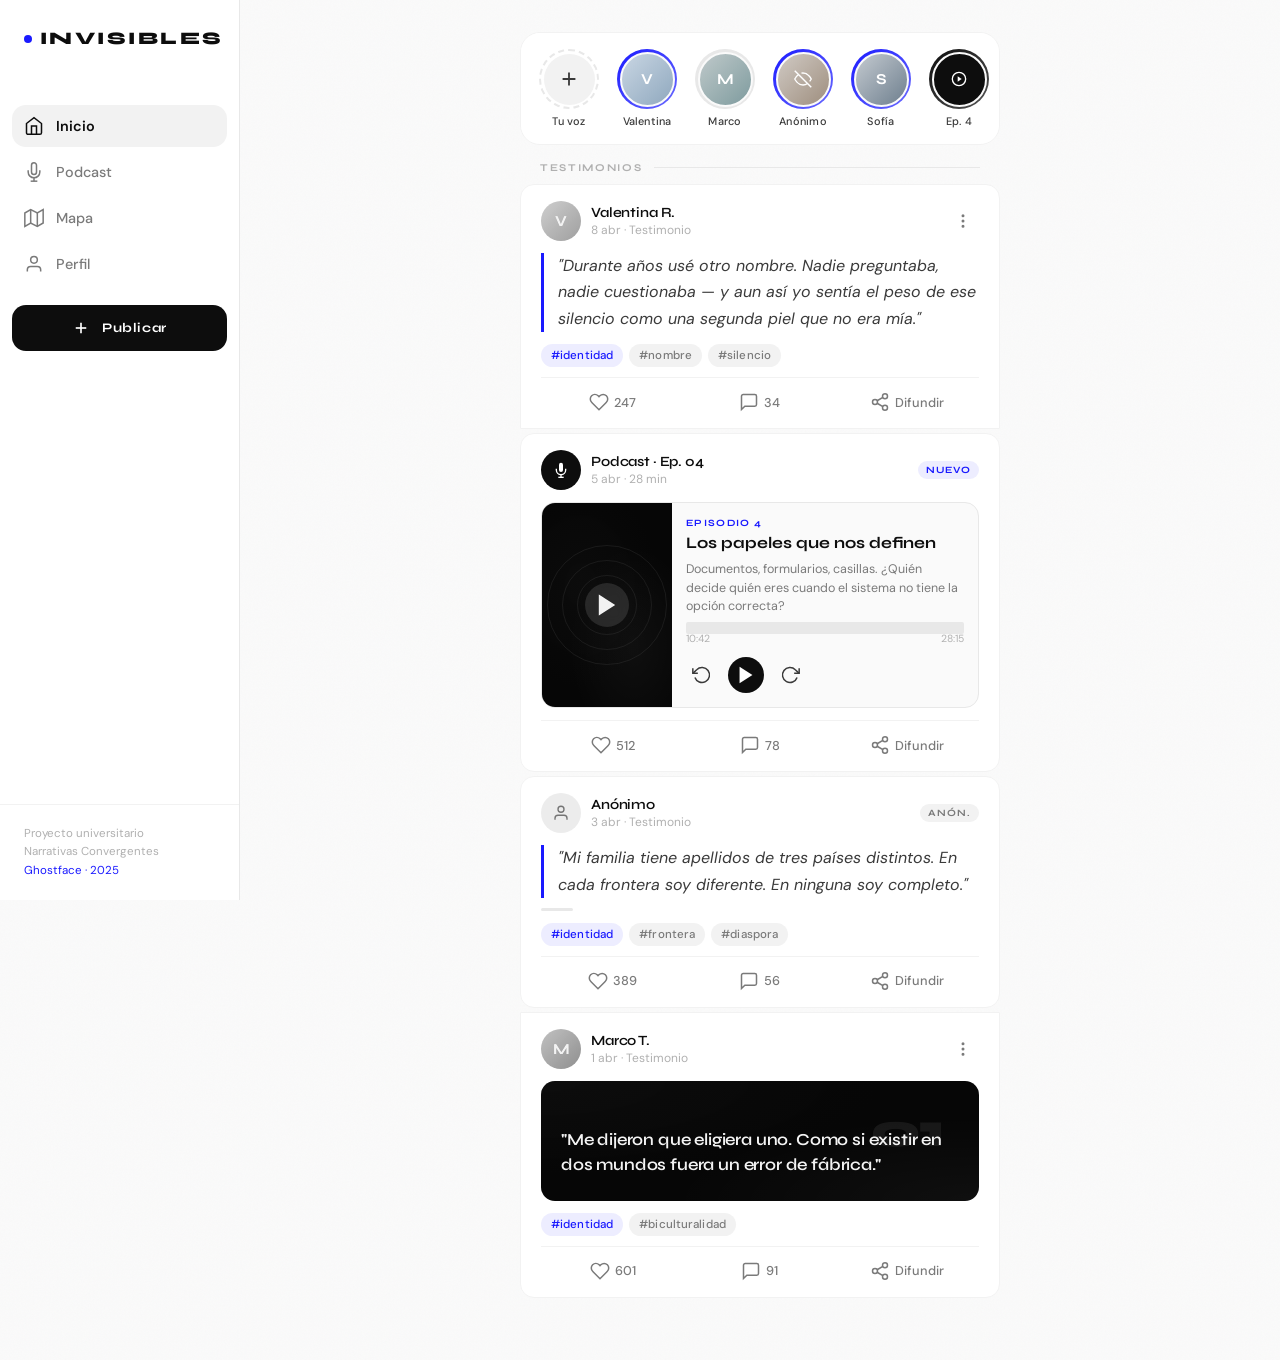
==== index.html @ 82356f75 "Add files via upload" ====
<!DOCTYPE html>
<html lang="es">
<head>
  <meta charset="UTF-8" />
  <meta name="viewport" content="width=device-width, initial-scale=1.0" />
  <title>Invisibles — El valor de la identidad</title>
  <link rel="stylesheet" href="style.css" />
  <link rel="preconnect" href="https://fonts.googleapis.com" />
  <link rel="preconnect" href="https://fonts.gstatic.com" crossorigin />
  <link href="https://fonts.googleapis.com/css2?family=Syne:wght@400;600;700;800&family=DM+Sans:ital,opsz,wght@0,9..40,300;0,9..40,400;0,9..40,500;1,9..40,300&display=swap" rel="stylesheet" />
</head>
<body>

  <!-- ░░ TOP NAV ░░ -->
  <header class="top-nav">
    <div class="top-nav__inner">
      <span class="top-nav__logo">
        <span class="logo-dot"></span>
        INVISIBLES
      </span>
      <button class="top-nav__action" aria-label="Buscar">
        <svg width="20" height="20" fill="none" stroke="currentColor" stroke-width="1.8" viewBox="0 0 24 24">
          <circle cx="11" cy="11" r="8"/><path d="m21 21-4.35-4.35"/>
        </svg>
      </button>
    </div>
  </header>

  <!-- ░░ SITE CONTENT WRAPPER (desktop layout) ░░ -->
  <div class="site-content">

  <!-- ░░ STORY STRIP ░░ -->
  <section class="stories" aria-label="Testimonios destacados">
    <div class="stories__track">

      <button class="story story--add" aria-label="Añadir historia">
        <div class="story__ring story__ring--dashed">
          <div class="story__avatar story__avatar--add">
            <svg width="22" height="22" fill="none" stroke="currentColor" stroke-width="2" viewBox="0 0 24 24">
              <path d="M12 5v14M5 12h14"/>
            </svg>
          </div>
        </div>
        <span class="story__label">Tu voz</span>
      </button>

      <button class="story" data-story="valentina" aria-label="Historia de Valentina">
        <div class="story__ring">
          <div class="story__avatar" style="background:linear-gradient(135deg,#c9d6e3,#8fa8be)">
            <span>V</span>
          </div>
        </div>
        <span class="story__label">Valentina</span>
      </button>

      <button class="story" data-story="marco" aria-label="Historia de Marco">
        <div class="story__ring story__ring--seen">
          <div class="story__avatar" style="background:linear-gradient(135deg,#bfc9ca,#7e9b9e)">
            <span>M</span>
          </div>
        </div>
        <span class="story__label">Marco</span>
      </button>

      <button class="story" data-story="anonimo" aria-label="Historia de Anónimo">
        <div class="story__ring">
          <div class="story__avatar" style="background:linear-gradient(135deg,#d0cac4,#9e8e7e)">
            <svg width="18" height="18" fill="none" stroke="currentColor" stroke-width="1.8" viewBox="0 0 24 24">
              <path d="M17.94 17.94A10.07 10.07 0 0112 20c-7 0-11-8-11-8a18.45 18.45 0 015.06-5.94"/><path d="M9.9 4.24A9.12 9.12 0 0112 4c7 0 11 8 11 8a18.5 18.5 0 01-2.16 3.19"/><line x1="1" y1="1" x2="23" y2="23"/>
            </svg>
          </div>
        </div>
        <span class="story__label">Anónimo</span>
      </button>

      <button class="story" data-story="sofia" aria-label="Historia de Sofía">
        <div class="story__ring">
          <div class="story__avatar" style="background:linear-gradient(135deg,#c4cad0,#6e7f8e)">
            <span>S</span>
          </div>
        </div>
        <span class="story__label">Sofía</span>
      </button>

      <button class="story" data-story="ep4" aria-label="Episodio 4">
        <div class="story__ring story__ring--podcast">
          <div class="story__avatar" style="background:var(--ink)">
            <svg width="16" height="16" fill="none" stroke="white" stroke-width="2" viewBox="0 0 24 24">
              <circle cx="12" cy="12" r="10"/><polygon points="10 8 16 12 10 16 10 8" fill="white" stroke="none"/>
            </svg>
          </div>
        </div>
        <span class="story__label">Ep. 4</span>
      </button>

    </div>
  </section>

  <!-- ░░ SECTION LABEL ░░ -->
  <div class="feed-label section-home">
    <span>TESTIMONIOS</span>
    <div class="feed-label__line"></div>
  </div>

  <!-- ░░ FEED — INICIO ░░ -->
  <main class="feed section-home" id="feed">

    <!-- POST 1 — Testimonio escrito -->
    <article class="post post--testimony" data-type="testimony" tabindex="0">
      <div class="post__header">
        <div class="post__avatar-wrap">
          <div class="post__avatar" style="background:linear-gradient(135deg,#c9d6e3,#8fa8be)">V</div>
        </div>
        <div class="post__meta">
          <p class="post__author">Valentina R.</p>
          <p class="post__date">8 abr · Testimonio</p>
        </div>
        <button class="post__more" aria-label="Más opciones">
          <svg width="18" height="18" fill="none" stroke="currentColor" stroke-width="2" viewBox="0 0 24 24">
            <circle cx="12" cy="5" r="1" fill="currentColor"/><circle cx="12" cy="12" r="1" fill="currentColor"/><circle cx="12" cy="19" r="1" fill="currentColor"/>
          </svg>
        </button>
      </div>

      <div class="post__body">
        <p class="post__text">
          "Durante años usé otro nombre. Nadie preguntaba, nadie cuestionaba — y aun así yo sentía el peso de ese silencio como una segunda piel que no era mía."
        </p>
      </div>

      <div class="post__tag-row">
        <span class="tag tag--identity">#identidad</span>
        <span class="tag">#nombre</span>
        <span class="tag">#silencio</span>
      </div>

      <div class="post__actions">
        <button class="action-btn" aria-label="Resonar">
          <svg width="20" height="20" fill="none" stroke="currentColor" stroke-width="1.8" viewBox="0 0 24 24">
            <path d="M20.84 4.61a5.5 5.5 0 00-7.78 0L12 5.67l-1.06-1.06a5.5 5.5 0 00-7.78 7.78l1.06 1.06L12 21.23l7.78-7.78 1.06-1.06a5.5 5.5 0 000-7.78z"/>
          </svg>
          <span>247</span>
        </button>
        <button class="action-btn" aria-label="Comentar">
          <svg width="20" height="20" fill="none" stroke="currentColor" stroke-width="1.8" viewBox="0 0 24 24">
            <path d="M21 15a2 2 0 01-2 2H7l-4 4V5a2 2 0 012-2h14a2 2 0 012 2z"/>
          </svg>
          <span>34</span>
        </button>
        <button class="action-btn" aria-label="Compartir">
          <svg width="20" height="20" fill="none" stroke="currentColor" stroke-width="1.8" viewBox="0 0 24 24">
            <circle cx="18" cy="5" r="3"/><circle cx="6" cy="12" r="3"/><circle cx="18" cy="19" r="3"/>
            <line x1="8.59" y1="13.51" x2="15.42" y2="17.49"/><line x1="15.41" y1="6.51" x2="8.59" y2="10.49"/>
          </svg>
          <span>Difundir</span>
        </button>
      </div>
    </article>

    <!-- POST 2 — Episodio Podcast -->
    <article class="post post--podcast" data-type="podcast" tabindex="0">
      <div class="post__header">
        <div class="post__avatar-wrap">
          <div class="post__avatar post__avatar--podcast" style="background:var(--ink)">
            <svg width="16" height="16" fill="none" stroke="white" stroke-width="2" viewBox="0 0 24 24">
              <path d="M12 1a3 3 0 00-3 3v8a3 3 0 006 0V4a3 3 0 00-3-3z" fill="white" stroke="none"/><path d="M19 10v2a7 7 0 01-14 0v-2"/><line x1="12" y1="19" x2="12" y2="23"/><line x1="8" y1="23" x2="16" y2="23"/>
            </svg>
          </div>
        </div>
        <div class="post__meta">
          <p class="post__author">Podcast · Ep. 04</p>
          <p class="post__date">5 abr · 28 min</p>
        </div>
        <span class="post__badge">NUEVO</span>
      </div>

      <div class="post__podcast-card">
        <div class="podcast-art gf-image">
          <div class="podcast-art__bg"></div>
          <div class="podcast-art__icon">
            <svg width="28" height="28" fill="none" viewBox="0 0 24 24">
              <polygon points="5 3 19 12 5 21 5 3" fill="white"/>
            </svg>
          </div>
          <div class="podcast-art__rings">
            <div class="ring ring--1"></div>
            <div class="ring ring--2"></div>
            <div class="ring ring--3"></div>
          </div>
        </div>
        <div class="podcast-info">
          <p class="podcast-episode">EPISODIO 4</p>
          <h3 class="podcast-title">Los papeles que nos definen</h3>
          <p class="podcast-desc">Documentos, formularios, casillas. ¿Quién decide quién eres cuando el sistema no tiene la opción correcta?</p>
          <div class="podcast-progress">
            <div class="progress-bar">
              <div class="progress-fill" style="width:0%"></div>
            </div>
            <div class="progress-meta">
              <span>10:42</span><span>28:15</span>
            </div>
          </div>
          <!-- Audio real oculto -->
          <audio id="ep4-audio" preload="metadata"
            src="https://www.soundhelix.com/examples/mp3/SoundHelix-Song-1.mp3">
          </audio>

          <div class="podcast-controls">
            <button class="ctrl-btn" id="ep4-back" aria-label="15 segundos atrás">
              <svg width="20" height="20" fill="none" stroke="currentColor" stroke-width="1.8" viewBox="0 0 24 24">
                <polyline points="1 4 1 10 7 10"/><path d="M3.51 15a9 9 0 102.13-9.36L1 10"/>
              </svg>
            </button>
            <button class="ctrl-btn ctrl-btn--play" id="ep4-play" aria-label="Reproducir">
              <svg id="ep4-icon-play" width="22" height="22" fill="none" viewBox="0 0 24 24">
                <polygon points="5 3 19 12 5 21 5 3" fill="currentColor"/>
              </svg>
              <svg id="ep4-icon-pause" width="22" height="22" fill="none" viewBox="0 0 24 24" style="display:none">
                <rect x="6" y="4" width="4" height="16" rx="1" fill="currentColor"/>
                <rect x="14" y="4" width="4" height="16" rx="1" fill="currentColor"/>
              </svg>
            </button>
            <button class="ctrl-btn" id="ep4-fwd" aria-label="15 segundos adelante">
              <svg width="20" height="20" fill="none" stroke="currentColor" stroke-width="1.8" viewBox="0 0 24 24">
                <polyline points="23 4 23 10 17 10"/><path d="M20.49 15a9 9 0 11-2.12-9.36L23 10"/>
              </svg>
            </button>
          </div>
        </div>
      </div>

      <div class="post__actions">
        <button class="action-btn" aria-label="Resonar">
          <svg width="20" height="20" fill="none" stroke="currentColor" stroke-width="1.8" viewBox="0 0 24 24">
            <path d="M20.84 4.61a5.5 5.5 0 00-7.78 0L12 5.67l-1.06-1.06a5.5 5.5 0 00-7.78 7.78l1.06 1.06L12 21.23l7.78-7.78 1.06-1.06a5.5 5.5 0 000-7.78z"/>
          </svg>
          <span>512</span>
        </button>
        <button class="action-btn" aria-label="Comentar">
          <svg width="20" height="20" fill="none" stroke="currentColor" stroke-width="1.8" viewBox="0 0 24 24">
            <path d="M21 15a2 2 0 01-2 2H7l-4 4V5a2 2 0 012-2h14a2 2 0 012 2z"/>
          </svg>
          <span>78</span>
        </button>
        <button class="action-btn" aria-label="Compartir">
          <svg width="20" height="20" fill="none" stroke="currentColor" stroke-width="1.8" viewBox="0 0 24 24">
            <circle cx="18" cy="5" r="3"/><circle cx="6" cy="12" r="3"/><circle cx="18" cy="19" r="3"/>
            <line x1="8.59" y1="13.51" x2="15.42" y2="17.49"/><line x1="15.41" y1="6.51" x2="8.59" y2="10.49"/>
          </svg>
          <span>Difundir</span>
        </button>
      </div>
    </article>

    <!-- POST 3 — Testimonio anónimo -->
    <article class="post post--anon" data-type="testimony" tabindex="0">
      <div class="post__header">
        <div class="post__avatar-wrap">
          <div class="post__avatar post__avatar--anon">
            <svg width="18" height="18" fill="none" stroke="currentColor" stroke-width="1.8" viewBox="0 0 24 24">
              <path d="M20 21v-2a4 4 0 00-4-4H8a4 4 0 00-4 4v2"/><circle cx="12" cy="7" r="4"/>
            </svg>
          </div>
        </div>
        <div class="post__meta">
          <p class="post__author">Anónimo</p>
          <p class="post__date">3 abr · Testimonio</p>
        </div>
        <span class="post__badge post__badge--anon">ANÓN.</span>
      </div>

      <div class="post__body">
        <p class="post__text">
          "Mi familia tiene apellidos de tres países distintos. En cada frontera soy diferente. En ninguna soy completo."
        </p>
        <div class="post__quote-accent"></div>
      </div>

      <div class="post__tag-row">
        <span class="tag tag--identity">#identidad</span>
        <span class="tag">#frontera</span>
        <span class="tag">#diaspora</span>
      </div>

      <div class="post__actions">
        <button class="action-btn" aria-label="Resonar">
          <svg width="20" height="20" fill="none" stroke="currentColor" stroke-width="1.8" viewBox="0 0 24 24">
            <path d="M20.84 4.61a5.5 5.5 0 00-7.78 0L12 5.67l-1.06-1.06a5.5 5.5 0 00-7.78 7.78l1.06 1.06L12 21.23l7.78-7.78 1.06-1.06a5.5 5.5 0 000-7.78z"/>
          </svg>
          <span>389</span>
        </button>
        <button class="action-btn" aria-label="Comentar">
          <svg width="20" height="20" fill="none" stroke="currentColor" stroke-width="1.8" viewBox="0 0 24 24">
            <path d="M21 15a2 2 0 01-2 2H7l-4 4V5a2 2 0 012-2h14a2 2 0 012 2z"/>
          </svg>
          <span>56</span>
        </button>
        <button class="action-btn" aria-label="Compartir">
          <svg width="20" height="20" fill="none" stroke="currentColor" stroke-width="1.8" viewBox="0 0 24 24">
            <circle cx="18" cy="5" r="3"/><circle cx="6" cy="12" r="3"/><circle cx="18" cy="19" r="3"/>
            <line x1="8.59" y1="13.51" x2="15.42" y2="17.49"/><line x1="15.41" y1="6.51" x2="8.59" y2="10.49"/>
          </svg>
          <span>Difundir</span>
        </button>
      </div>
    </article>

    <!-- POST 4 — Testimonio con imagen de fondo editorial -->
    <article class="post post--editorial" data-type="testimony" tabindex="0">
      <div class="post__header">
        <div class="post__avatar-wrap">
          <div class="post__avatar" style="background:linear-gradient(135deg,#bfc9ca,#7e9b9e)">M</div>
        </div>
        <div class="post__meta">
          <p class="post__author">Marco T.</p>
          <p class="post__date">1 abr · Testimonio</p>
        </div>
        <button class="post__more" aria-label="Más opciones">
          <svg width="18" height="18" fill="none" stroke="currentColor" stroke-width="2" viewBox="0 0 24 24">
            <circle cx="12" cy="5" r="1" fill="currentColor"/><circle cx="12" cy="12" r="1" fill="currentColor"/><circle cx="12" cy="19" r="1" fill="currentColor"/>
          </svg>
        </button>
      </div>

      <div class="post__editorial-banner gf-image">
        <div class="editorial-text">
          <span class="editorial-num">01</span>
          <p class="editorial-quote">"Me dijeron que eligiera uno. Como si existir en dos mundos fuera un error de fábrica."</p>
        </div>
      </div>

      <div class="post__tag-row">
        <span class="tag tag--identity">#identidad</span>
        <span class="tag">#biculturalidad</span>
      </div>

      <div class="post__actions">
        <button class="action-btn" aria-label="Resonar">
          <svg width="20" height="20" fill="none" stroke="currentColor" stroke-width="1.8" viewBox="0 0 24 24">
            <path d="M20.84 4.61a5.5 5.5 0 00-7.78 0L12 5.67l-1.06-1.06a5.5 5.5 0 00-7.78 7.78l1.06 1.06L12 21.23l7.78-7.78 1.06-1.06a5.5 5.5 0 000-7.78z"/>
          </svg>
          <span>601</span>
        </button>
        <button class="action-btn" aria-label="Comentar">
          <svg width="20" height="20" fill="none" stroke="currentColor" stroke-width="1.8" viewBox="0 0 24 24">
            <path d="M21 15a2 2 0 01-2 2H7l-4 4V5a2 2 0 012-2h14a2 2 0 012 2z"/>
          </svg>
          <span>91</span>
        </button>
        <button class="action-btn" aria-label="Compartir">
          <svg width="20" height="20" fill="none" stroke="currentColor" stroke-width="1.8" viewBox="0 0 24 24">
            <circle cx="18" cy="5" r="3"/><circle cx="6" cy="12" r="3"/><circle cx="18" cy="19" r="3"/>
            <line x1="8.59" y1="13.51" x2="15.42" y2="17.49"/><line x1="15.41" y1="6.51" x2="8.59" y2="10.49"/>
          </svg>
          <span>Difundir</span>
        </button>
      </div>
    </article>

  </main>

  <!-- ░░ SECCIÓN PODCAST ░░ -->
  <section class="page-section section-podcast" id="section-podcast" hidden>
    <div class="section-header">
      <h2 class="section-title">Podcast</h2>
      <p class="section-sub">Todas las voces. Todos los episodios.</p>
    </div>

    <div class="episode-list">
      <div class="episode-card episode-card--active">
        <div class="episode-num">04</div>
        <div class="episode-info">
          <p class="episode-title">Los papeles que nos definen</p>
          <p class="episode-meta">28 min · 5 abr</p>
        </div>
        <button class="episode-play" aria-label="Reproducir ep. 4">
          <svg width="18" height="18" fill="none" viewBox="0 0 24 24"><polygon points="5 3 19 12 5 21 5 3" fill="currentColor"/></svg>
        </button>
      </div>
      <div class="episode-card">
        <div class="episode-num">03</div>
        <div class="episode-info">
          <p class="episode-title">El peso de un apellido</p>
          <p class="episode-meta">32 min · 22 mar</p>
        </div>
        <button class="episode-play" aria-label="Reproducir ep. 3">
          <svg width="18" height="18" fill="none" viewBox="0 0 24 24"><polygon points="5 3 19 12 5 21 5 3" fill="currentColor"/></svg>
        </button>
      </div>
      <div class="episode-card">
        <div class="episode-num">02</div>
        <div class="episode-info">
          <p class="episode-title">Invisible en el sistema</p>
          <p class="episode-meta">24 min · 10 mar</p>
        </div>
        <button class="episode-play" aria-label="Reproducir ep. 2">
          <svg width="18" height="18" fill="none" viewBox="0 0 24 24"><polygon points="5 3 19 12 5 21 5 3" fill="currentColor"/></svg>
        </button>
      </div>
      <div class="episode-card">
        <div class="episode-num">01</div>
        <div class="episode-info">
          <p class="episode-title">¿Quién te nombró?</p>
          <p class="episode-meta">19 min · 1 mar</p>
        </div>
        <button class="episode-play" aria-label="Reproducir ep. 1">
          <svg width="18" height="18" fill="none" viewBox="0 0 24 24"><polygon points="5 3 19 12 5 21 5 3" fill="currentColor"/></svg>
        </button>
      </div>
    </div>
  </section>

  <!-- ░░ SECCIÓN MAPA ░░ -->
  <section class="page-section section-map" id="section-mapa" hidden>
    <div class="section-header">
      <h2 class="section-title">Memoria en el territorio</h2>
      <p class="section-sub">Popayán · Puntos de historia viva</p>
    </div>

    <!-- Mapa esquemático SVG de Popayán -->
    <div class="smap-wrap">
      <svg class="smap" viewBox="0 0 340 260" xmlns="http://www.w3.org/2000/svg" aria-label="Mapa esquemático de Popayán">

        <!-- ── Fondo / área urbana ── -->
        <rect width="340" height="260" fill="var(--surface-2)" rx="16"/>

        <!-- Río Molino (trazo azul tenue) -->
        <path d="M 20 200 Q 80 185 130 195 Q 180 205 240 188 Q 290 174 330 180"
              fill="none" stroke="#a0bcd8" stroke-width="3" stroke-linecap="round" opacity=".5"/>
        <text x="60" y="218" font-size="8" fill="#8aabcb" font-family="var(--font-body)" opacity=".7">Río Molino</text>

        <!-- Manzanas / calles esquemáticas -->
        <!-- Calle 5 (horizontal principal) -->
        <line x1="20" y1="120" x2="320" y2="120" stroke="var(--surface-3)" stroke-width="1.5"/>
        <!-- Calle Popayán centro -->
        <line x1="20" y1="90"  x2="320" y2="90"  stroke="var(--surface-3)" stroke-width="1"/>
        <line x1="20" y1="150" x2="320" y2="150" stroke="var(--surface-3)" stroke-width="1"/>
        <line x1="20" y1="170" x2="320" y2="170" stroke="var(--surface-3)" stroke-width="1"/>
        <!-- Carrera 7 (vertical principal) -->
        <line x1="120" y1="20" x2="120" y2="240" stroke="var(--surface-3)" stroke-width="1.5"/>
        <line x1="80"  y1="20" x2="80"  y2="240" stroke="var(--surface-3)" stroke-width="1"/>
        <line x1="170" y1="20" x2="170" y2="240" stroke="var(--surface-3)" stroke-width="1"/>
        <line x1="220" y1="20" x2="220" y2="240" stroke="var(--surface-3)" stroke-width="1"/>
        <line x1="270" y1="20" x2="270" y2="240" stroke="var(--surface-3)" stroke-width="1"/>

        <!-- Parque Caldas (rectángulo central) -->
        <rect x="106" y="76" width="28" height="28" rx="4"
              fill="none" stroke="var(--surface-3)" stroke-width="1.2" stroke-dasharray="3 2"/>
        <text x="108" y="94" font-size="6" fill="var(--ink-4)" font-family="var(--font-body)">Caldas</text>

        <!-- Etiquetas de referencia -->
        <text x="24" y="88"  font-size="7" fill="var(--ink-4)" font-family="var(--font-body)">Cl. 4</text>
        <text x="24" y="118" font-size="7" fill="var(--ink-4)" font-family="var(--font-body)">Cl. 5</text>
        <text x="24" y="148" font-size="7" fill="var(--ink-4)" font-family="var(--font-body)">Cl. 6</text>
        <text x="117" y="248" font-size="7" fill="var(--ink-4)" font-family="var(--font-body)">Cr. 7</text>
        <text x="165" y="248" font-size="7" fill="var(--ink-4)" font-family="var(--font-body)">Cr. 6</text>

        <!-- ══ PIN 1 — Barrio Bolívar ══ -->
        <g class="map-pin" data-pin="0" tabindex="0" role="button"
           aria-label="Barrio Bolívar: El eco de los pasos perdidos">
          <!-- aro de pulso externo -->
          <circle class="pin-pulse" cx="80" cy="120" r="14" fill="none" stroke="var(--accent)" stroke-width="1.2"/>
          <!-- aro de pulso secundario -->
          <circle class="pin-pulse pin-pulse--delay" cx="80" cy="120" r="20" fill="none" stroke="var(--accent)" stroke-width=".6"/>
          <!-- cuerpo del pin -->
          <circle cx="80" cy="120" r="7" fill="var(--accent)" stroke="var(--white)" stroke-width="2"/>
          <circle cx="80" cy="120" r="2.5" fill="var(--white)"/>
          <!-- etiqueta -->
          <text x="92" y="116" font-size="8.5" font-weight="700" fill="var(--ink)" font-family="var(--font-display)">B. Bolívar</text>
        </g>

        <!-- ══ PIN 2 — Catedral Blanca ══ -->
        <g class="map-pin" data-pin="1" tabindex="0" role="button"
           aria-label="Catedral Blanca: Donde el silencio tiene nombre">
          <circle class="pin-pulse" cx="170" cy="90" r="14" fill="none" stroke="#b07bff" stroke-width="1.2"/>
          <circle class="pin-pulse pin-pulse--delay" cx="170" cy="90" r="20" fill="none" stroke="#b07bff" stroke-width=".6"/>
          <circle cx="170" cy="90" r="7" fill="#b07bff" stroke="var(--white)" stroke-width="2"/>
          <circle cx="170" cy="90" r="2.5" fill="var(--white)"/>
          <text x="182" y="86" font-size="8.5" font-weight="700" fill="var(--ink)" font-family="var(--font-display)">Catedral</text>
        </g>

        <!-- ══ PIN 3 — Puente del Humilladero ══ -->
        <g class="map-pin" data-pin="2" tabindex="0" role="button"
           aria-label="Puente Humilladero: Cada piedra guarda un apellido olvidado">
          <circle class="pin-pulse" cx="220" cy="160" r="14" fill="none" stroke="#e07b5a" stroke-width="1.2"/>
          <circle class="pin-pulse pin-pulse--delay" cx="220" cy="160" r="20" fill="none" stroke="#e07b5a" stroke-width=".6"/>
          <circle cx="220" cy="160" r="7" fill="#e07b5a" stroke="var(--white)" stroke-width="2"/>
          <circle cx="220" cy="160" r="2.5" fill="var(--white)"/>
          <text x="232" y="156" font-size="8.5" font-weight="700" fill="var(--ink)" font-family="var(--font-display)">Humilladero</text>
        </g>

      </svg>

      <!-- Pop-over de micro-historias -->
      <div class="map-popover" id="map-popover" hidden>
        <button class="map-popover__close" id="map-popover-close" aria-label="Cerrar">×</button>
        <p class="map-popover__place" id="map-popover-place"></p>
        <p class="map-popover__story" id="map-popover-story"></p>
        <span class="map-popover__tag">#memoriaColectiva</span>
      </div>
    </div>

    <!-- Leyenda -->
    <div class="smap-legend">
      <div class="legend-item">
        <span class="legend-dot" style="background:var(--accent)"></span>
        <span>Barrio Bolívar</span>
      </div>
      <div class="legend-item">
        <span class="legend-dot" style="background:#b07bff"></span>
        <span>Catedral Blanca</span>
      </div>
      <div class="legend-item">
        <span class="legend-dot" style="background:#e07b5a"></span>
        <span>Humilladero</span>
      </div>
    </div>
    <p class="map-caption">Toca cada pin para escuchar la historia del lugar.</p>
  </section>

  <!-- ░░ SECCIÓN PERFIL ░░ -->
  <section class="page-section section-profile" id="section-perfil" hidden>
    <div class="profile-cover"></div>
    <div class="profile-body">
      <div class="profile-avatar-wrap">
        <div class="profile-avatar">I</div>
      </div>
      <h2 class="profile-name">Invisibles</h2>
      <p class="profile-bio">Proyecto transmedia universitario sobre el valor de la identidad. Cada voz cuenta. Cada historia importa.</p>
      <div class="profile-stats">
        <div class="stat"><span class="stat-n">247</span><span class="stat-l">Testimonios</span></div>
        <div class="stat"><span class="stat-n">4</span><span class="stat-l">Episodios</span></div>
        <div class="stat"><span class="stat-n">1.2k</span><span class="stat-l">Resonancias</span></div>
      </div>
    </div>
  </section>

  <!-- Texto legal para móvil -->
  <div class="legal-mobile">
    Proyecto universitario · Narrativas Convergentes<br>
    <span style="color:var(--accent)">Ghostface · 2025</span>
  </div>

  </div><!-- /site-content -->

  <!-- ░░ BOTTOM NAV ░░ -->
  <nav class="bottom-nav" aria-label="Navegación principal">
    <button class="nav-item nav-item--active" data-section="home" aria-label="Inicio" aria-current="page">
      <svg width="24" height="24" fill="none" stroke="currentColor" stroke-width="1.8" viewBox="0 0 24 24">
        <path d="M3 9l9-7 9 7v11a2 2 0 01-2 2H5a2 2 0 01-2-2z"/><polyline points="9 22 9 12 15 12 15 22"/>
      </svg>
      <span>Inicio</span>
    </button>

    <button class="nav-item" data-section="podcast" aria-label="Podcast">
      <svg width="24" height="24" fill="none" stroke="currentColor" stroke-width="1.8" viewBox="0 0 24 24">
        <path d="M12 1a3 3 0 00-3 3v8a3 3 0 006 0V4a3 3 0 00-3-3z"/><path d="M19 10v2a7 7 0 01-14 0v-2"/><line x1="12" y1="19" x2="12" y2="23"/><line x1="8" y1="23" x2="16" y2="23"/>
      </svg>
      <span>Podcast</span>
    </button>

    <button class="nav-item nav-item--publish" id="btn-publish" aria-label="Publicar testimonio">
      <div class="publish-btn">
        <svg width="22" height="22" fill="none" stroke="white" stroke-width="2.2" viewBox="0 0 24 24">
          <line x1="12" y1="5" x2="12" y2="19"/><line x1="5" y1="12" x2="19" y2="12"/>
        </svg>
      </div>
      <span>Publicar</span>
    </button>

    <button class="nav-item" data-section="mapa" aria-label="Mapa transmedia">
      <svg width="24" height="24" fill="none" stroke="currentColor" stroke-width="1.8" viewBox="0 0 24 24">
        <polygon points="1 6 1 22 8 18 16 22 23 18 23 2 16 6 8 2 1 6"/><line x1="8" y1="2" x2="8" y2="18"/><line x1="16" y1="6" x2="16" y2="22"/>
      </svg>
      <span>Mapa</span>
    </button>

    <button class="nav-item" data-section="perfil" aria-label="Perfil">
      <svg width="24" height="24" fill="none" stroke="currentColor" stroke-width="1.8" viewBox="0 0 24 24">
        <path d="M20 21v-2a4 4 0 00-4-4H8a4 4 0 00-4 4v2"/><circle cx="12" cy="7" r="4"/>
      </svg>
      <span>Perfil</span>
    </button>
  </nav>

  <!-- ░░ TOAST ░░ -->
  <div class="toast" id="toast" role="status" aria-live="polite"></div>

  <!-- ░░ STORY VIEWER MODAL ░░ -->
  <div class="story-viewer" id="story-viewer" role="dialog" aria-modal="true" aria-label="Historia" hidden>
    <!-- Barra de progreso superior -->
    <div class="sv-progress-bar">
      <div class="sv-progress-fill" id="sv-progress-fill"></div>
    </div>

    <!-- Header con avatar + info + cerrar -->
    <div class="sv-header">
      <div class="sv-avatar" id="sv-avatar"></div>
      <div class="sv-meta">
        <p class="sv-name" id="sv-name"></p>
        <p class="sv-time" id="sv-time"></p>
      </div>
      <button class="sv-close" id="sv-close" aria-label="Cerrar historia">
        <svg width="22" height="22" fill="none" stroke="currentColor" stroke-width="2" viewBox="0 0 24 24">
          <line x1="18" y1="6" x2="6" y2="18"/><line x1="6" y1="6" x2="18" y2="18"/>
        </svg>
      </button>
    </div>

    <!-- Contenido visual de la historia -->
    <div class="sv-canvas" id="sv-canvas">
      <div class="sv-visual" id="sv-visual"></div>
    </div>

    <!-- Texto flotante inferior -->
    <div class="sv-footer">
      <p class="sv-quote" id="sv-quote"></p>
      <span class="sv-tag" id="sv-tag"></span>
    </div>

    <!-- Tap zones: anterior / siguiente -->
    <div class="sv-tap sv-tap--prev" id="sv-prev" aria-label="Historia anterior"></div>
    <div class="sv-tap sv-tap--next" id="sv-next" aria-label="Historia siguiente"></div>
  </div>
  <div class="modal-overlay" id="modal-overlay" role="dialog" aria-modal="true" aria-labelledby="modal-title" hidden>
    <div class="modal">
      <div class="modal__header">
        <h3 class="modal__title" id="modal-title">Tu testimonio</h3>
        <button class="modal__close" id="modal-close" aria-label="Cerrar">
          <svg width="20" height="20" fill="none" stroke="currentColor" stroke-width="2" viewBox="0 0 24 24">
            <line x1="18" y1="6" x2="6" y2="18"/><line x1="6" y1="6" x2="18" y2="18"/>
          </svg>
        </button>
      </div>

      <p class="modal__desc">Tu voz es parte de esta historia. Puedes usar tu nombre real o un seudónimo.</p>

      <div id="modal-form-view">
        <div class="field">
          <label class="field__label" for="field-name">Nombre o Seudónimo</label>
          <input class="field__input" id="field-name" type="text" placeholder="Ej. Valentina R. / Anónimo" maxlength="40" autocomplete="off" />
        </div>
        <div class="field">
          <label class="field__label" for="field-testimony">Tu testimonio</label>
          <textarea class="field__input field__textarea" id="field-testimony" placeholder="Escribe tu historia aquí…" maxlength="400" rows="5"></textarea>
          <span class="field__counter"><span id="char-count">0</span>/400</span>
        </div>
        <div class="field">
          <label class="field__label">¿Cómo quieres aparecer?</label>
          <div class="toggle-row">
            <button class="toggle-opt toggle-opt--active" id="opt-named">Con nombre</button>
            <button class="toggle-opt" id="opt-anon">Anónimo/a</button>
          </div>
        </div>
        <button class="modal__submit" id="modal-submit">Enviar testimonio</button>
      </div>

      <div id="modal-success-view" hidden>
        <div class="success-state">
          <div class="success-icon">
            <svg width="28" height="28" fill="none" stroke="white" stroke-width="2.5" viewBox="0 0 24 24">
              <polyline points="20 6 9 17 4 12"/>
            </svg>
          </div>
          <h4 class="success-title">¡Gracias por compartir!</h4>
          <p class="success-text">Tu testimonio fue recibido. Cada voz hace visible lo invisible.</p>
          <button class="modal__submit modal__submit--ghost" id="modal-done">Cerrar</button>
        </div>
      </div>
    </div>
  </div>

  <!-- ░░ JAVASCRIPT ░░ -->
  <script>
  (() => {

    /* ═══════════════════════════════════════════════
       1. NAVEGACIÓN + FILTROS DE CONTENIDO
    ═══════════════════════════════════════════════ */
    const navItems = document.querySelectorAll('.nav-item[data-section]');
    const feed     = document.getElementById('feed');

    // Secciones de página completa
    const pageSections = {
      podcast: document.getElementById('section-podcast'),
      mapa:    document.getElementById('section-mapa'),
      perfil:  document.getElementById('section-perfil'),
    };

    // Elementos que pertenecen al home (feed + label + stories)
    const homeEls = document.querySelectorAll('.section-home');

    // Toast "Próximamente"
    const toast = document.getElementById('toast');

    let currentFilter = 'home'; // estado actual

    function showSection(key) {
      currentFilter = key;

      // Ocultar todas las páginas secundarias
      Object.values(pageSections).forEach(el => el && (el.hidden = true));
      // Ocultar home por defecto
      homeEls.forEach(el => (el.hidden = true));

      if (key === 'home') {
        // Mostrar home, todos los posts visibles
        homeEls.forEach(el => (el.hidden = false));
        filterPosts('all');

      } else if (key === 'podcast') {
        // Mostrar home pero solo posts tipo podcast
        homeEls.forEach(el => (el.hidden = false));
        filterPosts('podcast');

      } else if (key === 'mapa') {
        // Mostrar sección mapa + toast especial
        pageSections.mapa.hidden = false;
        showToast('📍 Próximamente: Mapeo de historias en Popayán');

      } else if (key === 'perfil') {
        pageSections.perfil.hidden = false;
      }

      // Actualizar estado activo en nav
      navItems.forEach(btn => {
        const active = btn.dataset.section === key;
        btn.classList.toggle('nav-item--active', active);
        if (active) btn.setAttribute('aria-current', 'page');
        else        btn.removeAttribute('aria-current');
      });

      window.scrollTo({ top: 0, behavior: 'smooth' });
    }

    function filterPosts(type) {
      // El feed-label siempre visible en home
      const label = document.querySelector('.feed-label');
      if (label) {
        label.hidden = false;
        label.querySelector('span').textContent =
          type === 'podcast' ? 'EPISODIOS' : 'TESTIMONIOS';
      }

      feed.querySelectorAll('.post').forEach(post => {
        if (type === 'all') {
          post.hidden = false;
          post.classList.remove('post--filtered-out');
        } else {
          const match = post.dataset.type === type;
          post.hidden = !match;
          post.classList.toggle('post--filtered-out', !match);
        }
      });

      // Mostrar mensaje vacío si no hay resultados
      let empty = feed.querySelector('.feed-empty');
      const visiblePosts = feed.querySelectorAll('.post:not([hidden])').length;
      if (visiblePosts === 0) {
        if (!empty) {
          empty = document.createElement('div');
          empty.className = 'feed-empty';
          empty.innerHTML = `<p>No hay episodios de podcast aún.</p>`;
          feed.appendChild(empty);
        }
        empty.hidden = false;
      } else if (empty) {
        empty.hidden = true;
      }
    }

    navItems.forEach(btn => {
      btn.addEventListener('click', () => showSection(btn.dataset.section));
    });

    // Toast helper
    function showToast(msg) {
      toast.textContent = msg;
      toast.classList.add('toast--visible');
      clearTimeout(toast._t);
      toast._t = setTimeout(() => toast.classList.remove('toast--visible'), 3200);
    }

    // Estado inicial
    showSection('home');


    /* ═══════════════════════════════════════════════
       2. MODAL — PUBLICACIÓN EN TIEMPO REAL
    ═══════════════════════════════════════════════ */
    const overlay        = document.getElementById('modal-overlay');
    const btnPublish     = document.getElementById('btn-publish');
    const btnClose       = document.getElementById('modal-close');
    const btnSubmit      = document.getElementById('modal-submit');
    const btnDone        = document.getElementById('modal-done');
    const formView       = document.getElementById('modal-form-view');
    const successView    = document.getElementById('modal-success-view');
    const fieldName      = document.getElementById('field-name');
    const fieldTestimony = document.getElementById('field-testimony');
    const charCount      = document.getElementById('char-count');
    const optNamed       = document.getElementById('opt-named');
    const optAnon        = document.getElementById('opt-anon');

    function openModal() {
      overlay.hidden = false;
      document.body.classList.add('modal-open');
      requestAnimationFrame(() => overlay.classList.add('modal-overlay--visible'));
      setTimeout(() => fieldName.focus(), 80);
    }

    function closeModal() {
      overlay.classList.remove('modal-overlay--visible');
      overlay.addEventListener('transitionend', () => {
        overlay.hidden = true;
        document.body.classList.remove('modal-open');
        formView.hidden = false;
        successView.hidden = true;
        fieldName.value = '';
        fieldName.disabled = false;
        fieldTestimony.value = '';
        charCount.textContent = '0';
        optNamed.classList.add('toggle-opt--active');
        optAnon.classList.remove('toggle-opt--active');
      }, { once: true });
    }

    btnPublish.addEventListener('click', openModal);
    btnClose.addEventListener('click', closeModal);
    btnDone.addEventListener('click', closeModal);
    overlay.addEventListener('click', e => { if (e.target === overlay) closeModal(); });
    document.addEventListener('keydown', e => { if (e.key === 'Escape' && !overlay.hidden) closeModal(); });

    fieldTestimony.addEventListener('input', () => {
      const len = fieldTestimony.value.length;
      charCount.textContent = len;
      charCount.style.color = len > 360 ? 'var(--danger)' : '';
    });

    [optNamed, optAnon].forEach(btn => {
      btn.addEventListener('click', () => {
        optNamed.classList.toggle('toggle-opt--active', btn === optNamed);
        optAnon.classList.toggle('toggle-opt--active', btn === optAnon);
        if (btn === optAnon) {
          fieldName.value = 'Anónimo/a';
          fieldName.disabled = true;
        } else {
          fieldName.value = '';
          fieldName.disabled = false;
          fieldName.focus();
        }
      });
    });

    btnSubmit.addEventListener('click', () => {
      const name = fieldName.value.trim();
      const text = fieldTestimony.value.trim();
      if (!name) { fieldName.focus(); shake(fieldName); return; }
      if (text.length < 10) { fieldTestimony.focus(); shake(fieldTestimony); return; }

      const isAnon = optAnon.classList.contains('toggle-opt--active');

      // ── PUBLICACIÓN EN TIEMPO REAL ──
      // Si estamos en filtro podcast, volvemos a 'home' para que el post sea visible
      if (currentFilter === 'podcast') showSection('home');
      injectPost(name, text, isAnon);

      formView.hidden = true;
      successView.hidden = false;
    });

    function shake(el) {
      el.classList.add('input-shake');
      el.addEventListener('animationend', () => el.classList.remove('input-shake'), { once: true });
    }

    /* ── injectPost: añade el post al tope del feed con animación ── */
    function injectPost(name, text, anon) {
      const initials = anon ? null : name.charAt(0).toUpperCase();
      const colors   = [
        'linear-gradient(135deg,#c9d6e3,#8fa8be)',
        'linear-gradient(135deg,#d0cac4,#9e8e7e)',
        'linear-gradient(135deg,#c4cad0,#6e7f8e)',
        'linear-gradient(135deg,#cdd6c4,#7e9e7b)',
      ];
      const col = colors[Math.floor(Math.random() * colors.length)];
      const now = new Date().toLocaleString('es', { day: 'numeric', month: 'short', hour: '2-digit', minute: '2-digit' });

      const article = document.createElement('article');
      article.className = 'post post--testimony post--live';
      article.dataset.type = 'testimony';
      article.tabIndex = 0;
      article.setAttribute('aria-label', `Testimonio de ${anon ? 'anónimo' : name}`);

      article.innerHTML = `
        <div class="post__live-badge">
          <span class="live-dot"></span> NUEVO
        </div>
        <div class="post__header">
          <div class="post__avatar-wrap">
            <div class="post__avatar" style="background:${anon ? 'var(--surface-2)' : col}; color:${anon ? 'var(--ink-3)' : 'white'}">
              ${anon
                ? `<svg width="18" height="18" fill="none" stroke="currentColor" stroke-width="1.8" viewBox="0 0 24 24"><path d="M20 21v-2a4 4 0 00-4-4H8a4 4 0 00-4 4v2"/><circle cx="12" cy="7" r="4"/></svg>`
                : initials}
            </div>
          </div>
          <div class="post__meta">
            <p class="post__author">${anon ? 'Anónimo/a' : escHtml(name)}</p>
            <p class="post__date">${now} · Testimonio</p>
          </div>
          ${anon ? `<span class="post__badge post__badge--anon">ANÓN.</span>` : ''}
        </div>
        <div class="post__body">
          <p class="post__text">"${escHtml(text)}"</p>
        </div>
        <div class="post__tag-row">
          <span class="tag tag--identity">#identidad</span>
          <span class="tag">#nuevaVoz</span>
        </div>
        <div class="post__actions">
          <button class="action-btn resonar-btn" aria-label="Resonar">
            <svg width="20" height="20" fill="none" stroke="currentColor" stroke-width="1.8" viewBox="0 0 24 24">
              <path d="M20.84 4.61a5.5 5.5 0 00-7.78 0L12 5.67l-1.06-1.06a5.5 5.5 0 00-7.78 7.78l1.06 1.06L12 21.23l7.78-7.78 1.06-1.06a5.5 5.5 0 000-7.78z"/>
            </svg>
            <span>0</span>
          </button>
          <button class="action-btn" aria-label="Compartir">
            <svg width="20" height="20" fill="none" stroke="currentColor" stroke-width="1.8" viewBox="0 0 24 24">
              <circle cx="18" cy="5" r="3"/><circle cx="6" cy="12" r="3"/><circle cx="18" cy="19" r="3"/>
              <line x1="8.59" y1="13.51" x2="15.42" y2="17.49"/><line x1="15.41" y1="6.51" x2="8.59" y2="10.49"/>
            </svg>
            <span>Difundir</span>
          </button>
        </div>`;

      // Insertar al inicio del feed, antes del primer post existente
      const firstPost = feed.querySelector('.post');
      feed.insertBefore(article, firstPost);

      // Doble rAF para garantizar la transición CSS
      requestAnimationFrame(() => requestAnimationFrame(() => article.classList.add('post--entered')));

      // Quitar badge "NUEVO" a los 6 s
      setTimeout(() => {
        const badge = article.querySelector('.post__live-badge');
        if (badge) badge.style.opacity = '0';
      }, 6000);

      // Botón resonar del nuevo post
      article.querySelector('.resonar-btn').addEventListener('click', function () {
        toggleResonar(this);
      });

      // Toast confirmación — mensaje de memoria colectiva
      showToast('✦ Tu voz ha sido registrada en la memoria colectiva');
    }

    function escHtml(s) {
      return s.replace(/&/g,'&amp;').replace(/</g,'&lt;').replace(/>/g,'&gt;').replace(/"/g,'&quot;');
    }

    /* ═══════════════════════════════════════════════
       3. REPRODUCTOR DE AUDIO REAL (Ep. 4)
    ═══════════════════════════════════════════════ */
    const audio      = document.getElementById('ep4-audio');
    const btnPlay    = document.getElementById('ep4-play');
    const btnBack    = document.getElementById('ep4-back');
    const btnFwd     = document.getElementById('ep4-fwd');
    const iconPlay   = document.getElementById('ep4-icon-play');
    const iconPause  = document.getElementById('ep4-icon-pause');
    const progressBar= document.querySelector('.progress-bar');
    const fill       = document.querySelector('.progress-fill');
    const timeCur    = document.querySelector('.progress-meta span:first-child');
    const timeTot    = document.querySelector('.progress-meta span:last-child');
    const artIcon    = document.querySelector('.podcast-art__icon');

    function fmt(s) {
      if (!isFinite(s)) return '0:00';
      const m = Math.floor(s / 60), sec = Math.floor(s % 60);
      return `${m}:${String(sec).padStart(2, '0')}`;
    }

    // Play / Pause
    btnPlay.addEventListener('click', () => {
      audio.paused ? audio.play().catch(() => {}) : audio.pause();
    });

    audio.addEventListener('play', () => {
      iconPlay.style.display  = 'none';
      iconPause.style.display = '';
      artIcon.style.background = 'rgba(255,255,255,.22)';
      artIcon.style.transform  = 'scale(1.08)';
      // Activar animación de giro/pulso del disco
      artIcon.classList.add('podcast-art__icon--spinning');
    });

    audio.addEventListener('pause', () => {
      iconPlay.style.display  = '';
      iconPause.style.display = 'none';
      artIcon.style.background = 'rgba(255,255,255,.12)';
      artIcon.style.transform  = 'scale(1)';
      artIcon.classList.remove('podcast-art__icon--spinning');
    });

    // Progreso en tiempo real
    audio.addEventListener('timeupdate', () => {
      if (!audio.duration) return;
      const pct = (audio.currentTime / audio.duration) * 100;
      fill.style.width = pct + '%';
      timeCur.textContent = fmt(audio.currentTime);
    });

    audio.addEventListener('loadedmetadata', () => {
      timeTot.textContent = fmt(audio.duration);
      // resetear barra al valor real (antes tenía valor estático)
      fill.style.width = '0%';
      timeCur.textContent = '0:00';
    });

    audio.addEventListener('ended', () => {
      fill.style.width = '100%';
    });

    // Clic en barra de progreso (seek)
    progressBar.addEventListener('click', function (e) {
      if (!audio.duration) return;
      const rect = this.getBoundingClientRect();
      audio.currentTime = ((e.clientX - rect.left) / rect.width) * audio.duration;
    });

    // Arrastre en barra (touch-friendly)
    let dragging = false;
    progressBar.addEventListener('pointerdown', () => { dragging = true; });
    document.addEventListener('pointermove', e => {
      if (!dragging || !audio.duration) return;
      const rect = progressBar.getBoundingClientRect();
      const pct  = Math.min(1, Math.max(0, (e.clientX - rect.left) / rect.width));
      fill.style.width = (pct * 100) + '%';
      timeCur.textContent = fmt(pct * audio.duration);
    });
    document.addEventListener('pointerup', e => {
      if (!dragging || !audio.duration) return;
      const rect = progressBar.getBoundingClientRect();
      const pct  = Math.min(1, Math.max(0, (e.clientX - rect.left) / rect.width));
      audio.currentTime = pct * audio.duration;
      dragging = false;
    });

    btnBack.addEventListener('click', () => { audio.currentTime = Math.max(0, audio.currentTime - 15); });
    btnFwd.addEventListener('click',  () => { audio.currentTime = Math.min(audio.duration || 0, audio.currentTime + 15); });


    /* ═══════════════════════════════════════════════
       4. BOTÓN RESONAR — posts existentes
    ═══════════════════════════════════════════════ */
    function toggleResonar(btn) {
      if (btn.dataset.liked) return;
      const span = btn.querySelector('span');
      const path = btn.querySelector('svg path');
      span.textContent = parseInt(span.textContent) + 1;
      path.style.fill   = 'var(--danger)';
      path.style.stroke = 'var(--danger)';
      btn.dataset.liked = '1';
      // micro-bounce
      btn.classList.add('resonar-pop');
      btn.addEventListener('animationend', () => btn.classList.remove('resonar-pop'), { once: true });
    }

    document.querySelectorAll('.action-btn[aria-label="Resonar"]').forEach(btn => {
      btn.addEventListener('click', function () { toggleResonar(this); });
    });

    /* ═══════════════════════════════════════════════
       5. MAPA INTERACTIVO — PINES DE POPAYÁN
    ═══════════════════════════════════════════════ */
    const PIN_DATA = [
      {
        place: 'Barrio Bolívar',
        story: 'El eco de los pasos perdidos. Aquí, generaciones enteras crecieron sin que nadie pronunciara sus apellidos completos. La identidad, guardada en las paredes.'
      },
      {
        place: 'Catedral Blanca',
        story: 'Donde el silencio tiene nombre. En sus libros parroquiales duermen identidades que el Estado jamás registró. Cada página, un rostro invisible.'
      },
      {
        place: 'Puente Humilladero',
        story: 'Cada piedra guarda un apellido olvidado. Este puente colonial vio cruzar a quienes venían de otros mundos sin saber que perderían su nombre al cruzarlo.'
      },
    ];

    const popover      = document.getElementById('map-popover');
    const popoverPlace = document.getElementById('map-popover-place');
    const popoverStory = document.getElementById('map-popover-story');
    const popoverClose = document.getElementById('map-popover-close');

    document.querySelectorAll('.map-pin').forEach(pin => {
      function openPin() {
        const idx  = parseInt(pin.dataset.pin);
        const data = PIN_DATA[idx];
        popoverPlace.textContent = data.place;
        popoverStory.textContent = data.story;
        popover.hidden = false;
        requestAnimationFrame(() => popover.classList.add('map-popover--visible'));
        // resaltar pin activo
        document.querySelectorAll('.map-pin').forEach(p => p.classList.remove('map-pin--active'));
        pin.classList.add('map-pin--active');
      }
      pin.addEventListener('click', openPin);
      pin.addEventListener('keydown', e => { if (e.key === 'Enter' || e.key === ' ') { e.preventDefault(); openPin(); } });
    });

    popoverClose.addEventListener('click', () => {
      popover.classList.remove('map-popover--visible');
      popover.addEventListener('transitionend', () => { popover.hidden = true; }, { once: true });
      document.querySelectorAll('.map-pin').forEach(p => p.classList.remove('map-pin--active'));
    });

    /* ═══════════════════════════════════════════════
       6. STORY VIEWER
    ═══════════════════════════════════════════════ */
    const STORIES = {
      valentina: {
        name: 'Valentina R.',
        time: 'hace 2 horas',
        gradient: 'linear-gradient(160deg, #1a1a2e 0%, #2d3a4a 50%, #1a2634 100%)',
        symbol: 'V',
        symbolBg: 'linear-gradient(135deg,#c9d6e3,#8fa8be)',
        quote: '"Durante años usé otro nombre. Nadie preguntaba — y aun así sentía el peso de ese silencio como una segunda piel que no era mía."',
        tag: '#identidad · #nombre',
        accent: '#8fa8be',
      },
      marco: {
        name: 'Marco T.',
        time: 'hace 5 horas',
        gradient: 'linear-gradient(160deg, #1a1f1a 0%, #2a342a 50%, #1a2018 100%)',
        symbol: 'M',
        symbolBg: 'linear-gradient(135deg,#bfc9ca,#7e9b9e)',
        quote: '"Me dijeron que eligiera uno. Como si existir en dos mundos fuera un error de fábrica."',
        tag: '#biculturalidad · #identidad',
        accent: '#7e9b9e',
      },
      anonimo: {
        name: 'Anónimo/a',
        time: 'hace 1 día',
        gradient: 'linear-gradient(160deg, #1a1a1a 0%, #2a2222 50%, #1a1010 100%)',
        symbol: null,
        symbolBg: '#2a2a2a',
        quote: '"Mi familia tiene apellidos de tres países distintos. En cada frontera soy diferente. En ninguna soy completo."',
        tag: '#frontera · #diaspora',
        accent: '#9e8e7e',
      },
      sofia: {
        name: 'Sofía M.',
        time: 'hace 3 días',
        gradient: 'linear-gradient(160deg, #1a1a2a 0%, #252535 50%, #1a1a20 100%)',
        symbol: 'S',
        symbolBg: 'linear-gradient(135deg,#c4cad0,#6e7f8e)',
        quote: '"El idioma de mi abuela murió con ella. Yo heredé su silencio — y con él, una parte de mí misma que no sé cómo nombrar."',
        tag: '#lengua · #herencia',
        accent: '#6e7f8e',
      },
      ep4: null, // Redirige al podcast
    };

    const storyOrder = ['valentina', 'marco', 'anonimo', 'sofia'];
    let currentStoryIdx = 0;
    let storyTimer = null;
    const STORY_DURATION = 6000;

    const svViewer    = document.getElementById('story-viewer');
    const svFill      = document.getElementById('sv-progress-fill');
    const svAvatar    = document.getElementById('sv-avatar');
    const svName      = document.getElementById('sv-name');
    const svTime      = document.getElementById('sv-time');
    const svVisual    = document.getElementById('sv-visual');
    const svQuote     = document.getElementById('sv-quote');
    const svTag       = document.getElementById('sv-tag');
    const svClose     = document.getElementById('sv-close');
    const svPrev      = document.getElementById('sv-prev');
    const svNext      = document.getElementById('sv-next');

    function openStory(key) {
      if (key === 'ep4') {
        showSection('podcast');
        // resaltar tarjeta del podcast
        const podCard = document.querySelector('.post--podcast');
        if (podCard) {
          podCard.classList.add('post--highlight');
          podCard.scrollIntoView({ behavior: 'smooth', block: 'center' });
          setTimeout(() => podCard.classList.remove('post--highlight'), 2200);
        }
        return;
      }
      const idx = storyOrder.indexOf(key);
      if (idx === -1) return;
      currentStoryIdx = idx;
      renderStory(idx);
      svViewer.hidden = false;
      document.body.classList.add('modal-open');
      requestAnimationFrame(() => svViewer.classList.add('story-viewer--visible'));
    }

    function renderStory(idx) {
      const data = STORIES[storyOrder[idx]];
      clearTimeout(storyTimer);

      // Visual background
      svVisual.style.background = data.gradient;

      // Central symbol
      svVisual.innerHTML = `
        <div class="sv-symbol" style="background:${data.symbolBg}">
          ${data.symbol
            ? `<span>${data.symbol}</span>`
            : `<svg width="32" height="32" fill="none" stroke="rgba(255,255,255,.6)" stroke-width="1.5" viewBox="0 0 24 24"><path d="M20 21v-2a4 4 0 00-4-4H8a4 4 0 00-4 4v2"/><circle cx="12" cy="7" r="4"/></svg>`
          }
        </div>
        <div class="sv-glow" style="background:radial-gradient(ellipse at 50% 60%, ${data.accent}33, transparent 65%)"></div>`;

      // Meta
      svAvatar.style.background = data.symbolBg;
      svAvatar.innerHTML = data.symbol ? `<span>${data.symbol}</span>` : '';
      svName.textContent = data.name;
      svTime.textContent = data.time;
      svQuote.textContent = data.quote;
      svTag.textContent = data.tag;
      svTag.style.color = data.accent;

      // Progress bar animation
      svFill.style.transition = 'none';
      svFill.style.width = '0%';
      requestAnimationFrame(() => {
        svFill.style.transition = `width ${STORY_DURATION}ms linear`;
        svFill.style.width = '100%';
      });

      // Auto-advance
      storyTimer = setTimeout(() => advanceStory(1), STORY_DURATION);

      // Mark as seen
      const storyBtn = document.querySelector(`.story[data-story="${storyOrder[idx]}"]`);
      if (storyBtn) storyBtn.querySelector('.story__ring')?.classList.add('story__ring--seen');
    }

    function advanceStory(dir) {
      const next = currentStoryIdx + dir;
      if (next >= storyOrder.length || next < 0) {
        closeStory();
        return;
      }
      currentStoryIdx = next;
      renderStory(currentStoryIdx);
    }

    function closeStory() {
      clearTimeout(storyTimer);
      svViewer.classList.remove('story-viewer--visible');
      svViewer.addEventListener('transitionend', () => {
        svViewer.hidden = true;
        document.body.classList.remove('modal-open');
        svFill.style.transition = 'none';
        svFill.style.width = '0%';
      }, { once: true });
    }

    svClose.addEventListener('click', closeStory);
    svPrev.addEventListener('click', () => advanceStory(-1));
    svNext.addEventListener('click', () => advanceStory(1));
    document.addEventListener('keydown', e => {
      if (svViewer.hidden) return;
      if (e.key === 'Escape')     closeStory();
      if (e.key === 'ArrowRight') advanceStory(1);
      if (e.key === 'ArrowLeft')  advanceStory(-1);
    });

    // Wire story buttons — use both click and touchend for mobile reliability
    document.querySelectorAll('.story[data-story]').forEach(btn => {
      let touchMoved = false;

      btn.addEventListener('touchstart', () => { touchMoved = false; }, { passive: true });
      btn.addEventListener('touchmove',  () => { touchMoved = true;  }, { passive: true });
      btn.addEventListener('touchend', e => {
        if (!touchMoved) {
          e.preventDefault(); // prevent ghost click
          openStory(btn.dataset.story);
        }
      });
      // Click for desktop / non-touch
      btn.addEventListener('click', () => openStory(btn.dataset.story));
    });

    // "Tu voz" story → abre modal (touch + click)
    const storyAddBtn = document.querySelector('.story--add');
    if (storyAddBtn) {
      let _tm = false;
      storyAddBtn.addEventListener('touchstart', () => { _tm = false; }, { passive: true });
      storyAddBtn.addEventListener('touchmove',  () => { _tm = true;  }, { passive: true });
      storyAddBtn.addEventListener('touchend', e => { if (!_tm) { e.preventDefault(); openModal(); } });
      storyAddBtn.addEventListener('click', openModal);
    }

    // Toast container
    function showToast(msg) {
      toast.textContent = msg;
      toast.classList.add('toast--visible');
      clearTimeout(toast._t);
      toast._t = setTimeout(() => toast.classList.remove('toast--visible'), 3400);
    }

    /* ═══════════════════════════════════════════════
       7. DESKTOP SIDEBAR NAV — inyectado dinámicamente
    ═══════════════════════════════════════════════ */
    const NAV_ITEMS_DEF = [
      { section: 'home',    label: 'Inicio',   icon: '<path d="M3 9l9-7 9 7v11a2 2 0 01-2 2H5a2 2 0 01-2-2z"/><polyline points="9 22 9 12 15 12 15 22"/>' },
      { section: 'podcast', label: 'Podcast',  icon: '<path d="M12 1a3 3 0 00-3 3v8a3 3 0 006 0V4a3 3 0 00-3-3z"/><path d="M19 10v2a7 7 0 01-14 0v-2"/><line x1="12" y1="19" x2="12" y2="23"/><line x1="8" y1="23" x2="16" y2="23"/>' },
      { section: 'mapa',    label: 'Mapa',     icon: '<polygon points="1 6 1 22 8 18 16 22 23 18 23 2 16 6 8 2 1 6"/><line x1="8" y1="2" x2="8" y2="18"/><line x1="16" y1="6" x2="16" y2="22"/>' },
      { section: 'perfil',  label: 'Perfil',   icon: '<path d="M20 21v-2a4 4 0 00-4-4H8a4 4 0 00-4 4v2"/><circle cx="12" cy="7" r="4"/>' },
    ];

    function buildDesktopNav() {
      if (document.querySelector('.desktop-nav')) return; // already built
      const topNav = document.querySelector('.top-nav');
      if (!topNav) return;

      const nav = document.createElement('nav');
      nav.className = 'desktop-nav';
      nav.style.display = 'none'; // CSS shows it at 900px+

      NAV_ITEMS_DEF.forEach(item => {
        const btn = document.createElement('button');
        btn.className = 'desktop-nav-item';
        btn.dataset.section = item.section;
        btn.innerHTML = `
          <svg width="20" height="20" fill="none" stroke="currentColor" stroke-width="1.8" viewBox="0 0 24 24">${item.icon}</svg>
          <span>${item.label}</span>`;
        btn.addEventListener('click', () => showSection(item.section));
        nav.appendChild(btn);
      });

      // Botón Publicar
      const pub = document.createElement('button');
      pub.className = 'desktop-nav-item desktop-nav-publish';
      pub.innerHTML = `<svg width="18" height="18" fill="none" stroke="white" stroke-width="2.2" viewBox="0 0 24 24"><line x1="12" y1="5" x2="12" y2="19"/><line x1="5" y1="12" x2="19" y2="12"/></svg><span>Publicar</span>`;
      pub.addEventListener('click', openModal);
      nav.appendChild(pub);

      topNav.appendChild(nav);

      const footer = document.createElement('div');
      footer.className = 'desktop-nav-footer';
      footer.innerHTML = `Proyecto universitario<br>Narrativas Convergentes<br><span style="color:var(--accent)">Ghostface · 2025</span>`;
      topNav.appendChild(footer);

      // Sync active state
      const origShowSection = showSection;
      function syncDesktopNav(key) {
        nav.querySelectorAll('.desktop-nav-item[data-section]').forEach(b => {
          b.classList.toggle('desktop-nav-item--active', b.dataset.section === key);
        });
      }
      // Patch showSection to also sync desktop nav
      const _orig = showSection;
      // Can't re-declare, so just watch currentFilter via MutationObserver proxy
      // Instead wire directly:
      nav.querySelectorAll('.desktop-nav-item[data-section]').forEach(b => {
        b.addEventListener('click', () => {
          nav.querySelectorAll('.desktop-nav-item[data-section]').forEach(x => x.classList.remove('desktop-nav-item--active'));
          b.classList.add('desktop-nav-item--active');
        });
      });
      // Set home active initially
      nav.querySelector('[data-section="home"]')?.classList.add('desktop-nav-item--active');
    }

    buildDesktopNav();
    // Also sync on every showSection call — patch after build
    const _showSectionOrig = showSection;
    function showSectionWithSync(key) {
      _showSectionOrig(key);
      document.querySelectorAll('.desktop-nav-item[data-section]').forEach(b => {
        b.classList.toggle('desktop-nav-item--active', b.dataset.section === key);
      });
    }
    // Replace nav item listeners to use synced version
    navItems.forEach(btn => {
      btn.onclick = () => showSectionWithSync(btn.dataset.section);
    });

  })();
  </script>

</body>
</html>
---- style.css ----
/* ═══════════════════════════════════════════════════
   INVISIBLES — El valor de la identidad
   Estética: Editorial minimalista / Feed moderno
   Mobile-First · Syne + DM Sans
   ═══════════════════════════════════════════════════ */

/* ── TOKENS ─────────────────────────────────────── */
:root {
  --ink:          #0d0d0d;
  --ink-2:        #3a3a3a;
  --ink-3:        #7a7a7a;
  --ink-4:        #b0b0b0;
  --surface:      #fafafa;
  --surface-2:    #f2f2f2;
  --surface-3:    #e8e8e8;
  --accent:       #1a1aff;
  --accent-soft:  rgba(26,26,255,.08);
  --accent-mid:   rgba(26,26,255,.18);
  --white:        #ffffff;
  --danger:       #e84040;

  --radius-sm:    8px;
  --radius-md:    14px;
  --radius-lg:    20px;
  --radius-xl:    28px;

  --shadow-sm:    0 1px 4px rgba(0,0,0,.06);
  --shadow-md:    0 4px 20px rgba(0,0,0,.09);
  --shadow-lg:    0 8px 40px rgba(0,0,0,.13);

  --nav-h:        60px;
  --bottom-h:     72px;
  --max-w:        480px;

  --font-display: 'Syne', sans-serif;
  --font-body:    'DM Sans', sans-serif;

  --ease-out:     cubic-bezier(.22,1,.36,1);
}

/* ── RESET & BASE ────────────────────────────────── */
*, *::before, *::after { box-sizing: border-box; margin: 0; padding: 0; }

html {
  -webkit-text-size-adjust: 100%;
  scroll-behavior: smooth;
}

body {
  font-family: var(--font-body);
  background: var(--surface);
  color: var(--ink);
  min-height: 100dvh;
  padding-top: var(--nav-h);
  padding-bottom: calc(var(--bottom-h) + env(safe-area-inset-bottom, 16px));
  /* subtle grain */
  background-image: url("data:image/svg+xml,%3Csvg xmlns='http://www.w3.org/2000/svg' width='300' height='300'%3E%3Cfilter id='n'%3E%3CfeTurbulence type='fractalNoise' baseFrequency='.75' numOctaves='4' stitchTiles='stitch'/%3E%3C/filter%3E%3Crect width='300' height='300' filter='url(%23n)' opacity='.025'/%3E%3C/svg%3E");
}

button { cursor: pointer; border: none; background: none; font: inherit; color: inherit; }
a { color: inherit; text-decoration: none; }
img { display: block; max-width: 100%; }

/* ── TOP NAV ─────────────────────────────────────── */
.top-nav {
  position: fixed;
  top: 0; left: 0; right: 0;
  height: var(--nav-h);
  background: rgba(250,250,250,.88);
  backdrop-filter: blur(16px) saturate(180%);
  -webkit-backdrop-filter: blur(16px) saturate(180%);
  border-bottom: 1px solid var(--surface-3);
  z-index: 100;
}

.top-nav__inner {
  max-width: var(--max-w);
  margin: 0 auto;
  height: 100%;
  padding: 0 20px;
  display: flex;
  align-items: center;
  justify-content: space-between;
}

.top-nav__logo {
  font-family: var(--font-display);
  font-weight: 800;
  font-size: 1.05rem;
  letter-spacing: .14em;
  display: flex;
  align-items: center;
  gap: 8px;
}

.logo-dot {
  width: 8px; height: 8px;
  border-radius: 50%;
  background: var(--accent);
  flex-shrink: 0;
  animation: pulse-dot 2.4s ease-in-out infinite;
}

@keyframes pulse-dot {
  0%,100% { transform: scale(1); opacity:1; }
  50%      { transform: scale(1.5); opacity:.6; }
}

.top-nav__action {
  width: 38px; height: 38px;
  border-radius: 50%;
  display: grid; place-items: center;
  color: var(--ink-2);
  transition: background .15s;
}
.top-nav__action:hover { background: var(--surface-2); }

/* ── STORIES STRIP ───────────────────────────────── */
.stories {
  max-width: var(--max-w);
  margin: 0 auto;
  padding: 12px 0 8px;
  overflow-x: auto;
  overflow-y: visible;          /* never clip vertically */
  scrollbar-width: none;
  -ms-overflow-style: none;
  position: relative;
  z-index: 1;                   /* below nav (z-index:100) but above body */
  -webkit-overflow-scrolling: touch;
}
.stories::-webkit-scrollbar { display: none; }

.stories__track {
  display: flex;
  gap: 14px;
  padding: 0 20px;
  width: max-content;
  /* ensure track never captures pointer-events away from buttons */
  pointer-events: none;
}

.story {
  display: flex;
  flex-direction: column;
  align-items: center;
  gap: 5px;
  flex-shrink: 0;
  /* restore pointer-events on each story button */
  pointer-events: auto;
  /* increase tap target slightly for mobile */
  padding: 2px;
  -webkit-tap-highlight-color: transparent;
  touch-action: manipulation;   /* prevent 300ms delay on iOS */
  cursor: pointer;
}

.story__ring {
  width: 60px; height: 60px;
  border-radius: 50%;
  padding: 2.5px;
  background: linear-gradient(135deg, var(--accent), #6b6bff);
  transition: transform .2s var(--ease-out);
}
.story__ring--seen {
  background: var(--surface-3);
}
.story__ring--dashed {
  background: none;
  border: 2px dashed var(--surface-3);
}
.story__ring--podcast {
  background: linear-gradient(135deg, var(--ink), #555);
}
.story:active .story__ring { transform: scale(.93); }

.story__avatar {
  width: 100%; height: 100%;
  border-radius: 50%;
  border: 2.5px solid var(--surface);
  background: var(--surface-2);
  display: grid; place-items: center;
  font-family: var(--font-display);
  font-weight: 700;
  font-size: .95rem;
  color: var(--white);
  overflow: hidden;
}
.story__avatar--add {
  background: var(--surface-2);
  color: var(--ink-2);
  border: none;
}

.story__label {
  font-size: .68rem;
  font-weight: 500;
  color: var(--ink-2);
  letter-spacing: .02em;
  max-width: 60px;
  overflow: hidden;
  text-overflow: ellipsis;
  white-space: nowrap;
  text-align: center;
}

/* ── FEED LABEL ──────────────────────────────────── */
.feed-label {
  max-width: var(--max-w);
  margin: 4px auto 0;
  padding: 0 20px;
  display: flex;
  align-items: center;
  gap: 12px;
}
.feed-label span {
  font-family: var(--font-display);
  font-size: .65rem;
  font-weight: 700;
  letter-spacing: .16em;
  color: var(--ink-4);
  white-space: nowrap;
}
.feed-label__line {
  flex: 1;
  height: 1px;
  background: var(--surface-3);
}

/* ── FEED ────────────────────────────────────────── */
.feed {
  max-width: var(--max-w);
  margin: 0 auto;
  padding: 10px 0 20px;
  display: flex;
  flex-direction: column;
  gap: 2px;
}

/* ── POST BASE ───────────────────────────────────── */
.post {
  background: var(--white);
  border-top: 1px solid var(--surface-2);
  border-bottom: 1px solid var(--surface-2);
  padding: 16px 20px 8px;
  transition: background .15s;
  outline: none;
}
.post:focus-visible {
  box-shadow: inset 0 0 0 2px var(--accent);
}

.post__header {
  display: flex;
  align-items: center;
  gap: 10px;
  margin-bottom: 12px;
}

.post__avatar-wrap { flex-shrink: 0; }

.post__avatar {
  width: 40px; height: 40px;
  border-radius: 50%;
  display: grid; place-items: center;
  font-family: var(--font-display);
  font-weight: 700;
  font-size: .95rem;
  color: var(--white);
}
.post__avatar--anon {
  background: var(--surface-2);
  color: var(--ink-3);
}
.post__avatar--podcast {
  background: var(--ink);
}

.post__meta { flex: 1; min-width: 0; }

.post__author {
  font-family: var(--font-display);
  font-weight: 600;
  font-size: .88rem;
  color: var(--ink);
  letter-spacing: -.01em;
}
.post__date {
  font-size: .75rem;
  color: var(--ink-4);
  margin-top: 1px;
}

.post__more {
  width: 32px; height: 32px;
  border-radius: 50%;
  display: grid; place-items: center;
  color: var(--ink-3);
  flex-shrink: 0;
  transition: background .15s;
}
.post__more:hover { background: var(--surface-2); }

.post__badge {
  font-family: var(--font-display);
  font-size: .6rem;
  font-weight: 700;
  letter-spacing: .1em;
  color: var(--accent);
  background: var(--accent-soft);
  padding: 3px 8px;
  border-radius: 100px;
  flex-shrink: 0;
}
.post__badge--anon {
  color: var(--ink-3);
  background: var(--surface-2);
}

/* ── POST TESTIMONY ──────────────────────────────── */
.post__body { position: relative; margin-bottom: 12px; }

.post__text {
  font-size: .95rem;
  line-height: 1.65;
  color: var(--ink-2);
  font-style: italic;
  border-left: 3px solid var(--accent);
  padding-left: 14px;
}

.post__quote-accent {
  width: 32px; height: 3px;
  background: var(--surface-3);
  border-radius: 2px;
  margin-top: 10px;
}

/* ── POST PODCAST ────────────────────────────────── */
.post__podcast-card {
  display: flex;
  gap: 14px;
  background: var(--surface);
  border: 1px solid var(--surface-3);
  border-radius: var(--radius-md);
  overflow: hidden;
  margin-bottom: 12px;
}

.podcast-art {
  width: 110px;
  flex-shrink: 0;
  background: var(--ink);
  position: relative;
  display: grid; place-items: center;
  min-height: 140px;
  overflow: hidden;
}

.podcast-art__bg {
  position: absolute; inset: 0;
  background: radial-gradient(ellipse at 30% 40%, #2a2aff22, transparent 60%),
              radial-gradient(ellipse at 70% 70%, #ffffff0a, transparent 50%);
}

.podcast-art__icon {
  position: relative;
  width: 44px; height: 44px;
  background: rgba(255,255,255,.12);
  border-radius: 50%;
  display: grid; place-items: center;
  backdrop-filter: blur(6px);
  z-index: 1;
}

.podcast-art__rings {
  position: absolute; inset: 0;
  display: grid; place-items: center;
}
.ring {
  position: absolute;
  border-radius: 50%;
  border: 1px solid rgba(255,255,255,.07);
  animation: ring-pulse 3s ease-in-out infinite;
}
.ring--1 { width: 60px;  height: 60px;  animation-delay: 0s; }
.ring--2 { width: 90px;  height: 90px;  animation-delay: .6s; }
.ring--3 { width: 120px; height: 120px; animation-delay: 1.2s; }

@keyframes ring-pulse {
  0%,100% { opacity: .5; transform: scale(1); }
  50%      { opacity: .15; transform: scale(1.05); }
}

.podcast-info {
  flex: 1;
  padding: 14px 14px 14px 0;
  display: flex;
  flex-direction: column;
  gap: 4px;
}

.podcast-episode {
  font-family: var(--font-display);
  font-size: .6rem;
  font-weight: 700;
  letter-spacing: .14em;
  color: var(--accent);
}

.podcast-title {
  font-family: var(--font-display);
  font-weight: 700;
  font-size: .92rem;
  color: var(--ink);
  line-height: 1.3;
}

.podcast-desc {
  font-size: .78rem;
  color: var(--ink-3);
  line-height: 1.5;
  margin-top: 2px;
  flex: 1;
}

.podcast-progress { margin-top: 8px; }

.progress-bar {
  width: 100%;
  height: 3px;
  background: var(--surface-3);
  border-radius: 2px;
  overflow: hidden;
}
.progress-fill {
  height: 100%;
  background: var(--ink);
  border-radius: 2px;
  transition: width .3s;
}

.progress-meta {
  display: flex;
  justify-content: space-between;
  font-size: .65rem;
  color: var(--ink-4);
  margin-top: 4px;
}

.podcast-controls {
  display: flex;
  align-items: center;
  gap: 10px;
  margin-top: 8px;
}

.ctrl-btn {
  width: 32px; height: 32px;
  display: grid; place-items: center;
  border-radius: 50%;
  color: var(--ink-2);
  transition: background .15s, transform .1s;
}
.ctrl-btn:hover { background: var(--surface-2); }
.ctrl-btn:active { transform: scale(.9); }

.ctrl-btn--play {
  width: 36px; height: 36px;
  background: var(--ink);
  color: var(--white);
  border-radius: 50%;
}
.ctrl-btn--play:hover { background: var(--ink-2); }

/* ── POST EDITORIAL BANNER ───────────────────────── */
.post__editorial-banner {
  border-radius: var(--radius-md);
  background: var(--ink);
  margin-bottom: 12px;
  padding: 24px 20px;
  position: relative;
  overflow: hidden;
  min-height: 120px;
  display: flex; align-items: flex-end;
}

.post__editorial-banner::before {
  content: '';
  position: absolute; inset: 0;
  background: 
    radial-gradient(ellipse at 0% 0%, rgba(26,26,255,.25), transparent 55%),
    radial-gradient(ellipse at 100% 100%, rgba(255,255,255,.04), transparent 50%);
}

.editorial-text { position: relative; z-index: 1; }

.editorial-num {
  font-family: var(--font-display);
  font-size: 3rem;
  font-weight: 800;
  color: rgba(255,255,255,.07);
  line-height: 1;
  display: block;
  position: absolute;
  top: -20px; right: 16px;
  letter-spacing: -.03em;
}

.editorial-quote {
  font-family: var(--font-display);
  font-weight: 600;
  font-size: .95rem;
  color: var(--white);
  line-height: 1.5;
  letter-spacing: -.01em;
}

/* ── TAGS ────────────────────────────────────────── */
.post__tag-row {
  display: flex;
  flex-wrap: wrap;
  gap: 6px;
  margin-bottom: 10px;
}

.tag {
  font-size: .72rem;
  font-weight: 500;
  color: var(--ink-3);
  background: var(--surface-2);
  padding: 4px 10px;
  border-radius: 100px;
  letter-spacing: .01em;
  transition: background .15s, color .15s;
}
.tag:hover { background: var(--surface-3); color: var(--ink-2); }
.tag--identity {
  color: var(--accent);
  background: var(--accent-soft);
}

/* ── POST ACTIONS ────────────────────────────────── */
.post__actions {
  display: flex;
  align-items: center;
  gap: 4px;
  padding-top: 6px;
  border-top: 1px solid var(--surface-2);
  margin-top: 4px;
}

.action-btn {
  display: flex;
  align-items: center;
  gap: 5px;
  padding: 8px 10px;
  border-radius: var(--radius-sm);
  font-size: .8rem;
  font-weight: 500;
  color: var(--ink-3);
  transition: background .15s, color .15s;
  flex: 1;
  justify-content: center;
}
.action-btn:hover { background: var(--surface-2); color: var(--ink); }
.action-btn:active { background: var(--surface-3); }

/* ── BOTTOM NAV ──────────────────────────────────── */
.bottom-nav {
  position: fixed;
  bottom: 0; left: 0; right: 0;
  height: calc(var(--bottom-h) + env(safe-area-inset-bottom, 0px));
  background: rgba(250,250,250,.94);
  backdrop-filter: blur(20px) saturate(180%);
  -webkit-backdrop-filter: blur(20px) saturate(180%);
  border-top: 1px solid var(--surface-3);
  z-index: 100;
  display: flex;
  align-items: flex-start;
  justify-content: space-around;
  padding: 0 8px;
  padding-bottom: env(safe-area-inset-bottom, 0px);
}

.nav-item {
  display: flex;
  flex-direction: column;
  align-items: center;
  justify-content: center;
  gap: 4px;
  padding: 10px 12px 0;
  min-width: 48px;
  color: var(--ink-4);
  transition: color .15s, transform .1s;
  position: relative;
}

.nav-item span {
  font-size: .65rem;
  font-weight: 500;
  letter-spacing: .02em;
}

.nav-item:hover { color: var(--ink-2); }
.nav-item:active { transform: scale(.9); }

.nav-item--active { color: var(--ink); }
.nav-item--active::after {
  content: '';
  position: absolute;
  bottom: -1px;
  width: 20px; height: 2px;
  background: var(--ink);
  border-radius: 2px;
}

.nav-item--publish {
  color: var(--ink-4);
}

.publish-btn {
  width: 46px; height: 46px;
  border-radius: var(--radius-md);
  background: var(--ink);
  display: grid; place-items: center;
  box-shadow: 0 4px 16px rgba(0,0,0,.22);
  margin-top: -10px;
  transition: transform .15s var(--ease-out), box-shadow .15s;
}

.nav-item--publish:hover .publish-btn {
  transform: translateY(-2px);
  box-shadow: 0 8px 24px rgba(0,0,0,.28);
}
.nav-item--publish:active .publish-btn {
  transform: scale(.93);
  box-shadow: 0 2px 8px rgba(0,0,0,.2);
}

.nav-item--publish span { margin-top: 2px; }

/* ══════════════════════════════════════════════════
   DESKTOP LAYOUT (≥ 900px)
   Estructura: sidebar izquierda fija + feed centrado
   ══════════════════════════════════════════════════ */
@media (min-width: 900px) {
  :root {
    --sidebar-w: 240px;
    --content-w: 650px;
  }

  /* Ruido de fondo más pronunciado en desktop */
  body {
    padding-top: 0;
    padding-bottom: 0;
    display: grid;
    grid-template-columns: var(--sidebar-w) 1fr;
    min-height: 100dvh;
  }

  /* ── Top nav → header de la sidebar ── */
  .top-nav {
    position: fixed;
    top: 0; left: 0;
    width: var(--sidebar-w);
    height: 100dvh;
    border-bottom: none;
    border-right: 1px solid var(--surface-3);
    background: var(--white);
    display: flex;
    flex-direction: column;
    z-index: 100;
    backdrop-filter: none;
  }

  .top-nav__inner {
    flex-direction: column;
    align-items: flex-start;
    height: auto;
    padding: 28px 24px 24px;
    gap: 0;
    border: none;
  }

  .top-nav__logo {
    font-size: 1.1rem;
    margin-bottom: 32px;
  }

  .top-nav__action {
    display: none; /* buscador se mueve a sidebar nav */
  }

  /* Inyectar nav items dentro del top-nav en desktop via CSS */
  /* Los nav items existen en .bottom-nav — en desktop los ocultamos
     y mostramos el .desktop-sidebar-nav que genera JS */
  .bottom-nav {
    display: none;
  }

  .desktop-nav {
    display: flex !important;
    flex-direction: column;
    gap: 4px;
    flex: 1;
    padding: 0 12px;
  }

  .desktop-nav-item {
    display: flex;
    align-items: center;
    gap: 12px;
    padding: 11px 12px;
    border-radius: var(--radius-md);
    font-family: var(--font-body);
    font-size: .9rem;
    font-weight: 500;
    color: var(--ink-3);
    cursor: pointer;
    border: none;
    background: none;
    width: 100%;
    text-align: left;
    transition: background .15s, color .15s;
  }
  .desktop-nav-item:hover { background: var(--surface-2); color: var(--ink); }
  .desktop-nav-item--active {
    background: var(--surface-2);
    color: var(--ink);
    font-weight: 600;
  }
  .desktop-nav-item svg { flex-shrink: 0; }

  .desktop-nav-publish {
    margin-top: 16px;
    background: var(--ink) !important;
    color: var(--white) !important;
    border-radius: var(--radius-md);
    font-weight: 700 !important;
    font-family: var(--font-display) !important;
    letter-spacing: .04em;
    font-size: .82rem !important;
    padding: 14px 12px !important;
    justify-content: center !important;
    transition: opacity .15s !important;
  }
  .desktop-nav-publish:hover { opacity: .85 !important; background: var(--ink) !important; }

  .desktop-nav-footer-placeholder { /* moved outside media query */ }

  /* ── Área de contenido principal ── */
  .site-content {
    grid-column: 2;
    max-width: calc(var(--content-w) + 80px);
    padding: 0 40px;
    margin: 0 auto;
    width: 100%;
    min-height: 100dvh;
    padding-top: 32px;
    padding-bottom: 40px;
  }

  /* Stories en desktop: tira horizontal limitada */
  .stories {
    margin-bottom: 16px;
    border: none;
    padding: 0;
    border-radius: var(--radius-lg);
    background: var(--white);
    border: 1px solid var(--surface-2);
  }
  .stories__track { padding: 14px 16px; }

  /* Feed sin bordes laterales (ya tiene el contenedor) */
  .feed, .feed-label { border: none; }
  .post {
    border-radius: var(--radius-md);
    border: 1px solid var(--surface-2);
    margin-bottom: 2px;
  }
  .post:first-child { border-radius: var(--radius-md) var(--radius-md) 0 0; }
  .post:last-child  { border-radius: 0 0 var(--radius-md) var(--radius-md); }

  /* Page sections */
  .page-section { padding: 0; }
  .section-header { margin-bottom: 20px; padding-top: 4px; }
  .section-title  { font-size: 1.8rem; }

  /* Podcast card larger */
  .podcast-art { width: 130px; }

  /* Tipografía desktop escalada */
  .post__text           { font-size: 1rem; }
  .editorial-quote      { font-size: 1.05rem; }
  .podcast-title        { font-size: 1rem; }
  .top-nav__logo        { font-size: 1.1rem; }
  .modal__title         { font-size: 1.25rem; }
  .section-title        { font-size: 1.75rem; }
}

/* ── Tablet (640–899px): centrado simple ────────── */
@media (min-width: 640px) and (max-width: 899px) {
  .stories, .feed, .feed-label, .page-section {
    border-left: 1px solid var(--surface-3);
    border-right: 1px solid var(--surface-3);
  }
  .bottom-nav { justify-content: center; gap: 32px; }
  .top-nav__inner {
    border-left: 1px solid var(--surface-3);
    border-right: 1px solid var(--surface-3);
  }
}

/* ── Wrapper de contenido para desktop ─────────── */
.site-content { display: contents; }

@media (min-width: 900px) {
  .site-content { display: block; }
  /* Mover stories + label + feed + sections dentro del wrapper */
  /* Se gestiona con el wrapper en HTML */
}

/* ── Post highlight (llegada desde story Ep4) ──── */
@keyframes post-highlight {
  0%,100% { box-shadow: none; }
  30%,70% { box-shadow: 0 0 0 3px var(--accent); }
}
.post--highlight {
  animation: post-highlight 2.2s var(--ease-out) both;
}

/* ── ANIMATIONS — page load stagger ─────────────── */
.stories { animation: fade-up .4s var(--ease-out) both; }
.post:nth-child(1) { animation: fade-up .4s .1s var(--ease-out) both; }
.post:nth-child(2) { animation: fade-up .4s .18s var(--ease-out) both; }
.post:nth-child(3) { animation: fade-up .4s .26s var(--ease-out) both; }
.post:nth-child(4) { animation: fade-up .4s .34s var(--ease-out) both; }

@keyframes fade-up {
  from { opacity: 0; transform: translateY(14px); }
  to   { opacity: 1; transform: translateY(0); }
}

/* ── MODAL ───────────────────────────────────────── */
.modal-open { overflow: hidden; }

.modal-overlay {
  position: fixed; inset: 0;
  background: rgba(0,0,0,.45);
  backdrop-filter: blur(6px);
  -webkit-backdrop-filter: blur(6px);
  z-index: 500;                 /* above sidebar (100), above bottom-nav (100) */
  display: grid;
  place-items: flex-end center;
  opacity: 0;
  transition: opacity .28s var(--ease-out);
}
.modal-overlay[hidden] { display: none; }
.modal-overlay--visible { opacity: 1; }
.modal-overlay--visible .modal { transform: translateY(0); }

.modal {
  background: var(--white);
  border-radius: var(--radius-xl) var(--radius-xl) 0 0;
  width: 100%;
  max-width: var(--max-w);
  padding: 0 20px calc(32px + env(safe-area-inset-bottom,0px));
  max-height: 92dvh;
  overflow-y: auto;
  transform: translateY(60px);
  transition: transform .32s var(--ease-out);
  /* drag handle */
  &::before {
    content: '';
    display: block;
    width: 40px; height: 4px;
    background: var(--surface-3);
    border-radius: 2px;
    margin: 14px auto 20px;
  }
}

.modal__header {
  display: flex;
  align-items: center;
  justify-content: space-between;
  margin-bottom: 8px;
}

.modal__title {
  font-family: var(--font-display);
  font-weight: 700;
  font-size: 1.15rem;
  color: var(--ink);
}

.modal__close {
  width: 34px; height: 34px;
  border-radius: 50%;
  display: grid; place-items: center;
  color: var(--ink-3);
  transition: background .15s;
}
.modal__close:hover { background: var(--surface-2); }

.modal__desc {
  font-size: .85rem;
  color: var(--ink-3);
  line-height: 1.55;
  margin-bottom: 20px;
}

/* Fields */
.field { margin-bottom: 16px; position: relative; }

.field__label {
  display: block;
  font-family: var(--font-display);
  font-size: .72rem;
  font-weight: 600;
  letter-spacing: .08em;
  color: var(--ink-3);
  margin-bottom: 6px;
  text-transform: uppercase;
}

.field__input {
  width: 100%;
  background: var(--surface);
  border: 1.5px solid var(--surface-3);
  border-radius: var(--radius-md);
  padding: 12px 14px;
  font-family: var(--font-body);
  font-size: .95rem;
  color: var(--ink);
  outline: none;
  transition: border-color .15s, box-shadow .15s;
  resize: none;
  appearance: none;
}
.field__input::placeholder { color: var(--ink-4); }
.field__input:focus {
  border-color: var(--accent);
  box-shadow: 0 0 0 3px var(--accent-soft);
}
.field__input:disabled {
  opacity: .5;
  cursor: not-allowed;
}

.field__textarea { min-height: 110px; line-height: 1.6; }

.field__counter {
  position: absolute;
  bottom: 10px; right: 12px;
  font-size: .7rem;
  color: var(--ink-4);
  pointer-events: none;
}

/* Toggle anónimo */
.toggle-row { display: flex; gap: 8px; }

.toggle-opt {
  flex: 1;
  padding: 10px;
  border-radius: var(--radius-md);
  border: 1.5px solid var(--surface-3);
  font-size: .85rem;
  font-weight: 500;
  color: var(--ink-3);
  transition: all .15s;
}
.toggle-opt--active {
  border-color: var(--ink);
  background: var(--ink);
  color: var(--white);
}

.modal__submit {
  width: 100%;
  margin-top: 20px;
  padding: 15px;
  background: var(--ink);
  color: var(--white);
  font-family: var(--font-display);
  font-size: .92rem;
  font-weight: 700;
  letter-spacing: .04em;
  border-radius: var(--radius-md);
  transition: opacity .15s, transform .1s;
}
.modal__submit:hover  { opacity: .88; }
.modal__submit:active { transform: scale(.98); }
.modal__submit--ghost {
  background: transparent;
  color: var(--ink-3);
  border: 1.5px solid var(--surface-3);
  margin-top: 12px;
}

/* Success state */
.success-state {
  display: flex;
  flex-direction: column;
  align-items: center;
  text-align: center;
  padding: 20px 0 8px;
}

.success-icon {
  width: 56px; height: 56px;
  background: var(--ink);
  border-radius: 50%;
  display: grid; place-items: center;
  margin-bottom: 18px;
  animation: pop-in .4s var(--ease-out) both;
}

@keyframes pop-in {
  from { transform: scale(.6); opacity:0; }
  to   { transform: scale(1);  opacity:1; }
}

.success-title {
  font-family: var(--font-display);
  font-weight: 700;
  font-size: 1.1rem;
  margin-bottom: 8px;
}
.success-text {
  font-size: .88rem;
  color: var(--ink-3);
  line-height: 1.55;
}

/* Shake input */
@keyframes input-shake {
  0%,100% { transform: translateX(0); }
  20%,60% { transform: translateX(-6px); }
  40%,80% { transform: translateX(6px); }
}
.input-shake { animation: input-shake .35s ease both; border-color: var(--danger) !important; }

/* New post animation */
.post--new { opacity:0; transform: translateY(-10px); transition: opacity .35s var(--ease-out), transform .35s var(--ease-out); }
.post--entered { opacity:1; transform: translateY(0); }

/* ── PAGE SECTIONS ───────────────────────────────── */
.page-section {
  max-width: var(--max-w);
  margin: 0 auto;
  padding: 20px 20px 40px;
  animation: fade-up .3s var(--ease-out) both;
}

.section-header { margin-bottom: 24px; }

.section-title {
  font-family: var(--font-display);
  font-weight: 800;
  font-size: 1.5rem;
  color: var(--ink);
  letter-spacing: -.02em;
}
.section-sub {
  font-size: .82rem;
  color: var(--ink-3);
  margin-top: 4px;
}

/* Episode list */
.episode-list { display: flex; flex-direction: column; gap: 2px; }

.episode-card {
  display: flex;
  align-items: center;
  gap: 14px;
  padding: 16px;
  background: var(--white);
  border: 1px solid var(--surface-2);
  border-radius: var(--radius-md);
  transition: background .15s;
}
.episode-card:hover { background: var(--surface); }
.episode-card--active { border-color: var(--accent); }

.episode-num {
  font-family: var(--font-display);
  font-size: 1.4rem;
  font-weight: 800;
  color: var(--surface-3);
  width: 36px;
  flex-shrink: 0;
  letter-spacing: -.04em;
}
.episode-card--active .episode-num { color: var(--accent); }

.episode-info { flex: 1; min-width: 0; }
.episode-title {
  font-family: var(--font-display);
  font-weight: 600;
  font-size: .9rem;
  color: var(--ink);
}
.episode-meta { font-size: .75rem; color: var(--ink-4); margin-top: 2px; }

.episode-play {
  width: 38px; height: 38px;
  border-radius: 50%;
  background: var(--ink);
  color: white;
  display: grid; place-items: center;
  flex-shrink: 0;
  transition: opacity .15s, transform .1s;
}
.episode-play:hover  { opacity: .8; }
.episode-play:active { transform: scale(.9); }

/* Mapa transmedia */
.map-grid {
  display: grid;
  grid-template-columns: repeat(3, 1fr);
  gap: 14px;
  margin-bottom: 16px;
}

.map-node {
  background: var(--white);
  border: 1px solid var(--surface-2);
  border-radius: var(--radius-md);
  padding: 16px 12px;
  display: flex;
  flex-direction: column;
  align-items: center;
  gap: 8px;
  text-align: center;
  font-size: .78rem;
  font-weight: 500;
  color: var(--ink-2);
  cursor: pointer;
  transition: background .15s, transform .15s;
}
.map-node:hover  { background: var(--surface); transform: translateY(-2px); }
.map-node--center { border-color: var(--accent); color: var(--accent); }

.map-node small { display: block; font-size: .66rem; color: var(--ink-4); font-weight: 400; }

.map-node__dot {
  width: 10px; height: 10px;
  background: var(--ink-4);
  border-radius: 50%;
}
.map-node--center .map-node__dot { background: var(--accent); }
.map-node__dot--pulse { animation: pulse-dot 2s ease-in-out infinite; }

.map-caption {
  text-align: center;
  font-size: .78rem;
  color: var(--ink-4);
}

/* Perfil */
.profile-cover {
  height: 100px;
  background: var(--ink);
  border-radius: var(--radius-lg);
  margin-bottom: -28px;
  background-image: radial-gradient(ellipse at 30% 50%, rgba(26,26,255,.3), transparent 60%);
}
.profile-body {
  background: var(--white);
  border: 1px solid var(--surface-2);
  border-radius: var(--radius-lg);
  padding: 40px 20px 24px;
  text-align: center;
}
.profile-avatar-wrap {
  margin: -52px auto 12px;
  width: 64px;
}
.profile-avatar {
  width: 64px; height: 64px;
  border-radius: 50%;
  border: 3px solid var(--white);
  background: var(--accent);
  color: white;
  font-family: var(--font-display);
  font-weight: 800;
  font-size: 1.4rem;
  display: grid; place-items: center;
}
.profile-name {
  font-family: var(--font-display);
  font-weight: 800;
  font-size: 1.2rem;
  margin-bottom: 8px;
}
.profile-bio {
  font-size: .85rem;
  color: var(--ink-3);
  line-height: 1.6;
  max-width: 280px;
  margin: 0 auto 20px;
}
.profile-stats {
  display: flex;
  justify-content: center;
  gap: 24px;
  border-top: 1px solid var(--surface-2);
  padding-top: 16px;
}
.stat { display: flex; flex-direction: column; align-items: center; }
.stat-n {
  font-family: var(--font-display);
  font-weight: 700;
  font-size: 1.1rem;
  color: var(--ink);
}
.stat-l { font-size: .7rem; color: var(--ink-4); margin-top: 2px; }

/* ── TOAST ───────────────────────────────────────── */
.toast {
  position: fixed;
  bottom: calc(var(--bottom-h) + 16px + env(safe-area-inset-bottom, 0px));
  left: 50%;
  transform: translateX(-50%) translateY(12px);
  background: var(--ink);
  color: var(--white);
  font-family: var(--font-display);
  font-size: .82rem;
  font-weight: 600;
  padding: 10px 20px;
  border-radius: 100px;
  white-space: nowrap;
  z-index: 700;                 /* above everything else */
  opacity: 0;
  pointer-events: none;
  transition: opacity .25s, transform .25s var(--ease-out);
  max-width: calc(100vw - 40px);
  text-align: center;
}
.toast--visible {
  opacity: 1;
  transform: translateX(-50%) translateY(0);
}

/* ── MOBILE FIXES (@media max-width: 768px) ──────── */
@media (max-width: 768px) {

  /* 1. Feed: ancho completo en móvil */
  .feed,
  .feed-label,
  .stories {
    max-width: 100%;
    width: 100%;
  }

  /* Posts sin bordes laterales en móvil */
  .post {
    border-left: none;
    border-right: none;
    border-radius: 0;
  }

  /* 2. Texto legal del footer de la sidebar:
        en móvil se muestra inline dentro del top-nav
        o simplemente se oculta (está solo en desktop) */
  .desktop-nav-footer {
    display: none;
  }

  /* 3. Stories: garantizar z-index correcto y sin bloqueo */
  .stories {
    z-index: 1;
    overflow-x: auto;
    overflow-y: visible;
  }

  .stories__track {
    /* pointer-events:none en el track para que pasen al botón */
    pointer-events: none;
  }

  .story {
    pointer-events: auto;
    touch-action: manipulation;
  }

  /* 4. Bottom nav: siempre visible y por encima del contenido */
  .bottom-nav {
    z-index: 100;
    display: flex;
  }

  /* 5. Top nav: z-index correcto */
  .top-nav {
    z-index: 100;
  }

  /* 6. Modal overlay: cubre toda la pantalla */
  .modal-overlay {
    z-index: 500;
  }

  .modal {
    max-width: 100%;
    border-radius: var(--radius-xl) var(--radius-xl) 0 0;
  }

  /* 7. Story viewer: pantalla completa en móvil */
  .story-viewer {
    z-index: 600;
    border-radius: 0;
    top: 0; left: 0; right: 0; bottom: 0;
  }

  /* 8. Page sections: padding adecuado */
  .page-section {
    padding: 16px 16px 40px;
  }

  /* 9. Tipografía: ligeramente reducida en móvil */
  .section-title  { font-size: 1.3rem; }
  .post__text     { font-size: .92rem; }
  .editorial-quote { font-size: .9rem; }
}

/* ── LEGAL TEXT (desktop-nav-footer) — responsive ── */
.desktop-nav-footer {
  padding: 20px 24px;
  border-top: 1px solid var(--surface-2);
  font-size: .72rem;
  color: var(--ink-4);
  line-height: 1.6;
  text-align: left;
}

/* Versión móvil del texto legal: centrado y pequeño */
.legal-mobile {
  display: none;
  text-align: center;
  font-size: .65rem;
  color: var(--ink-4);
  padding: 12px 20px;
  line-height: 1.6;
  border-top: 1px solid var(--surface-2);
  margin-top: 8px;
}

@media (max-width: 768px) {
  .legal-mobile {
    display: block;
  }
}

/* ── LIVE POST BADGE ─────────────────────────────── */
.post__live-badge {
  display: inline-flex;
  align-items: center;
  gap: 6px;
  font-family: var(--font-display);
  font-size: .6rem;
  font-weight: 700;
  letter-spacing: .12em;
  color: var(--accent);
  margin-bottom: 10px;
  transition: opacity .6s;
}
.live-dot {
  width: 6px; height: 6px;
  background: var(--accent);
  border-radius: 50%;
  animation: pulse-dot 1.2s ease-in-out infinite;
}

/* ── RESONAR POP ANIMATION ───────────────────────── */
@keyframes resonar-pop {
  0%   { transform: scale(1); }
  40%  { transform: scale(1.35); }
  70%  { transform: scale(.9); }
  100% { transform: scale(1); }
}
.resonar-pop { animation: resonar-pop .35s var(--ease-out) both; }

/* ── FEED EMPTY STATE ────────────────────────────── */
.feed-empty {
  padding: 48px 20px;
  text-align: center;
  color: var(--ink-4);
  font-size: .88rem;
  font-style: italic;
}

/* ── GHOSTFACE FILTER — Identidad revelada ───────── */
/*
   Concepto: todo el contenido visual nace en B&W (invisible).
   Solo cobra color —cobra identidad— cuando alguien lo mira.
*/
.post .post__avatar,
.post .post__editorial-banner,
.post .podcast-art {
  filter: grayscale(100%) contrast(1.06) brightness(.95);
  transition: filter .6s var(--ease-out);
}
/* Desktop: hover en el post revela el color */
.post:hover .post__avatar,
.post:hover .post__editorial-banner,
.post:hover .podcast-art,
.post:focus-within .post__avatar {
  filter: grayscale(0%) contrast(1) brightness(1);
}
/* Móvil: tap & hold revela el color */
@media (hover: none) {
  .post:active .post__avatar,
  .post:active .post__editorial-banner,
  .post:active .podcast-art {
    filter: grayscale(0%) contrast(1) brightness(1);
  }
}
/* Excepciones — nunca se desaturan */
.top-nav .logo-dot,
.profile-avatar,
.post__avatar--podcast {
  filter: none !important;
}

/* ── MAPA ESQUEMÁTICO SVG ────────────────────────── */
.smap-wrap {
  position: relative;
  border-radius: var(--radius-lg);
  overflow: hidden;
  border: 1px solid var(--surface-3);
  box-shadow: var(--shadow-md);
  background: var(--surface-2);
  margin-bottom: 16px;
}
.smap { width: 100%; height: auto; display: block; }

/* Pines interactivos */
.map-pin { cursor: pointer; outline: none; }
.map-pin:focus-visible circle:nth-child(3) {
  stroke: white;
  stroke-width: 3;
}
.map-pin:active circle:nth-child(3) { r: 9; }
.map-pin--active circle:nth-child(3) {
  filter: drop-shadow(0 0 5px rgba(255,255,255,.6));
}

/* Pulso animado de los aros del pin */
.pin-pulse {
  transform-box: fill-box;
  transform-origin: center;
  animation: pin-pulse-anim 2.4s ease-out infinite;
}
.pin-pulse--delay { animation-delay: .9s; }

@keyframes pin-pulse-anim {
  0%   { opacity: .75; transform: scale(1); }
  70%  { opacity: 0;   transform: scale(1.7); }
  100% { opacity: 0;   transform: scale(1.7); }
}

/* Pop-over de micro-historias */
.map-popover {
  position: absolute;
  bottom: 12px; left: 12px; right: 12px;
  background: rgba(13,13,13,.93);
  backdrop-filter: blur(14px);
  -webkit-backdrop-filter: blur(14px);
  border-radius: var(--radius-md);
  padding: 14px 40px 14px 16px;
  opacity: 0;
  transform: translateY(10px);
  transition: opacity .28s var(--ease-out), transform .28s var(--ease-out);
  pointer-events: none;
}
.map-popover[hidden] { display: none; }
.map-popover--visible { opacity: 1; transform: translateY(0); pointer-events: auto; }

.map-popover__close {
  position: absolute; top: 8px; right: 10px;
  width: 26px; height: 26px;
  border-radius: 50%;
  font-size: 1.1rem; line-height: 1;
  color: rgba(255,255,255,.5);
  display: grid; place-items: center;
  transition: color .15s;
}
.map-popover__close:hover { color: white; }

.map-popover__place {
  font-family: var(--font-display);
  font-weight: 700; font-size: .84rem;
  color: white; letter-spacing: .03em;
  margin-bottom: 5px;
}
.map-popover__story {
  font-size: .78rem; color: rgba(255,255,255,.7);
  line-height: 1.55; margin-bottom: 8px;
}
.map-popover__tag {
  font-family: var(--font-display);
  font-size: .62rem; font-weight: 700;
  letter-spacing: .1em; color: var(--accent);
}

/* Leyenda */
.smap-legend {
  display: flex; flex-wrap: wrap;
  gap: 10px 20px; margin-bottom: 8px;
}
.legend-item {
  display: flex; align-items: center;
  gap: 6px; font-size: .78rem; color: var(--ink-2);
}
.legend-dot {
  width: 10px; height: 10px;
  border-radius: 50%; flex-shrink: 0;
}

/* ── PODCAST — DISCO GIRANDO AL REPRODUCIR ────────── */
/* Reemplaza la regla estática anterior */
.podcast-art__icon {
  transition: background .2s, transform .25s var(--ease-out);
  will-change: transform;
}

@keyframes disk-spin {
  from { transform: rotate(0deg) scale(1.1); }
  to   { transform: rotate(360deg) scale(1.1); }
}
@keyframes disk-glow {
  0%,100% { box-shadow: 0 0 0 0   rgba(255,255,255,.15); }
  50%      { box-shadow: 0 0 0 12px rgba(255,255,255,0); }
}

.podcast-art__icon--spinning {
  /* combina giro continuo + pulso de halo */
  animation:
    disk-spin 4s linear infinite,
    disk-glow 2s ease-in-out infinite;
}

/* Los anillos de fondo también aceleran cuando está activo */
.podcast-art__icon--spinning ~ .podcast-art__rings .ring {
  animation-duration: 1.4s;
}

/* ── PROGRESS BAR — cursor seek ─────────────────── */
.progress-bar {
  cursor: pointer;
  padding: 6px 0;
  margin: -6px 0;
}

/* ── STORY VIEWER ────────────────────────────────── */
.story-viewer {
  position: fixed; inset: 0;
  z-index: 600;                 /* highest layer — above everything */
  background: #000;
  display: flex;
  flex-direction: column;
  opacity: 0;
  transition: opacity .22s var(--ease-out);
}
.story-viewer[hidden] { display: none; }
.story-viewer--visible { opacity: 1; }

/* Progress bar */
.sv-progress-bar {
  position: absolute;
  top: 12px; left: 12px; right: 12px;
  height: 2px;
  background: rgba(255,255,255,.25);
  border-radius: 2px;
  z-index: 10;
  overflow: hidden;
}
.sv-progress-fill {
  height: 100%;
  width: 0%;
  background: white;
  border-radius: 2px;
}

/* Header */
.sv-header {
  position: absolute;
  top: 24px; left: 14px; right: 14px;
  display: flex;
  align-items: center;
  gap: 10px;
  z-index: 10;
}
.sv-avatar {
  width: 36px; height: 36px;
  border-radius: 50%;
  border: 1.5px solid rgba(255,255,255,.5);
  display: grid; place-items: center;
  font-family: var(--font-display);
  font-weight: 700; font-size: .9rem;
  color: white; flex-shrink: 0;
}
.sv-meta { flex: 1; }
.sv-name {
  font-family: var(--font-display);
  font-weight: 600; font-size: .85rem;
  color: white;
}
.sv-time { font-size: .72rem; color: rgba(255,255,255,.55); }
.sv-close {
  width: 34px; height: 34px;
  border-radius: 50%;
  background: rgba(255,255,255,.1);
  display: grid; place-items: center;
  color: white; flex-shrink: 0;
  transition: background .15s;
}
.sv-close:hover { background: rgba(255,255,255,.2); }

/* Canvas */
.sv-canvas {
  flex: 1;
  display: grid; place-items: center;
  overflow: hidden;
  position: relative;
}
.sv-visual {
  width: 100%; height: 100%;
  display: grid; place-items: center;
  position: relative;
  overflow: hidden;
}
.sv-symbol {
  width: 100px; height: 100px;
  border-radius: 50%;
  display: grid; place-items: center;
  font-family: var(--font-display);
  font-weight: 800; font-size: 2.4rem;
  color: rgba(255,255,255,.9);
  border: 2px solid rgba(255,255,255,.15);
  animation: sv-symbol-breathe 3s ease-in-out infinite;
  position: relative; z-index: 1;
}
.sv-glow {
  position: absolute; inset: -40px;
  pointer-events: none;
}
@keyframes sv-symbol-breathe {
  0%,100% { transform: scale(1);    opacity: .9; }
  50%      { transform: scale(1.05); opacity: 1; }
}

/* Footer */
.sv-footer {
  position: absolute;
  bottom: 0; left: 0; right: 0;
  padding: 80px 24px 40px;
  background: linear-gradient(to top, rgba(0,0,0,.85) 0%, transparent 100%);
  z-index: 10;
}
.sv-quote {
  font-family: var(--font-display);
  font-weight: 600;
  font-size: 1rem;
  color: white;
  line-height: 1.55;
  letter-spacing: -.01em;
  margin-bottom: 10px;
}
.sv-tag {
  font-size: .72rem;
  font-weight: 600;
  letter-spacing: .08em;
}

/* Tap zones */
.sv-tap {
  position: absolute;
  top: 0; bottom: 0;
  width: 35%;
  z-index: 5;
  cursor: pointer;
  -webkit-tap-highlight-color: transparent;
}
.sv-tap--prev { left: 0; }
.sv-tap--next { right: 0; }

/* Desktop: story viewer max-width centrado */
@media (min-width: 900px) {
  .story-viewer {
    max-width: 420px;
    left: 50%; right: auto;
    transform: translateX(-50%);
    border-radius: var(--radius-xl);
    top: 20px; bottom: 20px;
    height: auto;
  }
  .sv-footer { padding-bottom: 32px; }
}

/* ── ACCESSIBILITY ───────────────────────────────── */
@media (prefers-reduced-motion: reduce) {
  *, *::before, *::after { animation-duration: .01ms !important; transition-duration: .01ms !important; }
}

@media (prefers-color-scheme: dark) {
  :root {
    --ink:         #f0f0f0;
    --ink-2:       #c8c8c8;
    --ink-3:       #888;
    --ink-4:       #555;
    --surface:     #0e0e0e;
    --surface-2:   #1a1a1a;
    --surface-3:   #282828;
    --white:       #161616;
    --accent-soft: rgba(100,100,255,.12);
    --accent-mid:  rgba(100,100,255,.22);
  }
  .post__editorial-banner { background: #111; }
  .podcast-art            { background: #111; }
  .ctrl-btn--play         { background: var(--ink); color: var(--surface); }
}
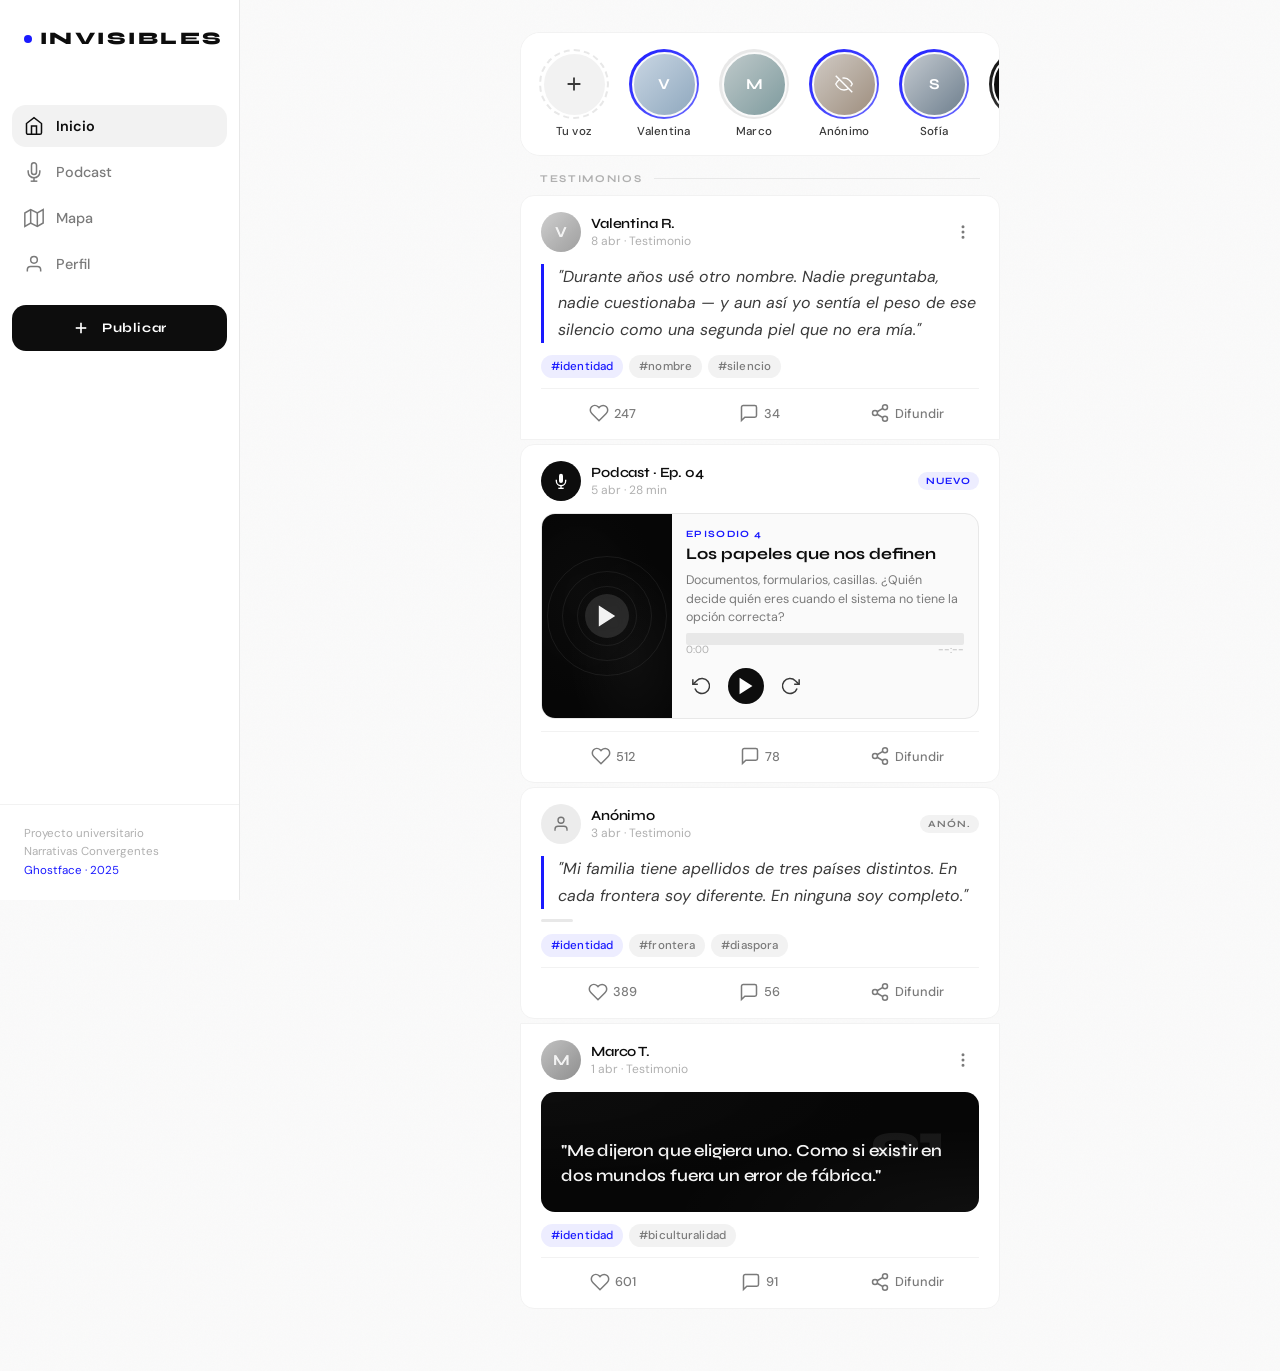
==== commit b850958a: "Add files via upload" ====
--- a/index.html
+++ b/index.html
@@ -197,7 +197,7 @@
               <div class="progress-fill" style="width:0%"></div>
             </div>
             <div class="progress-meta">
-              <span>10:42</span><span>28:15</span>
+              <span id="ep4-time-cur">0:00</span><span id="ep4-time-tot">--:--</span>
             </div>
           </div>
           <!-- Audio real oculto -->
@@ -960,6 +960,9 @@
 
     /* ═══════════════════════════════════════════════
        3. REPRODUCTOR DE AUDIO REAL (Ep. 4)
+       Nota: .progress-fill NO tiene transition CSS —
+       los updates de timeupdate (~4Hz) la mueven
+       directamente para evitar el efecto "frozen".
     ═══════════════════════════════════════════════ */
     const audio      = document.getElementById('ep4-audio');
     const btnPlay    = document.getElementById('ep4-play');
@@ -969,12 +972,12 @@
     const iconPause  = document.getElementById('ep4-icon-pause');
     const progressBar= document.querySelector('.progress-bar');
     const fill       = document.querySelector('.progress-fill');
-    const timeCur    = document.querySelector('.progress-meta span:first-child');
-    const timeTot    = document.querySelector('.progress-meta span:last-child');
+    const timeCur    = document.getElementById('ep4-time-cur');
+    const timeTot    = document.getElementById('ep4-time-tot');
     const artIcon    = document.querySelector('.podcast-art__icon');
 
     function fmt(s) {
-      if (!isFinite(s)) return '0:00';
+      if (!isFinite(s) || s < 0) return '0:00';
       const m = Math.floor(s / 60), sec = Math.floor(s % 60);
       return `${m}:${String(sec).padStart(2, '0')}`;
     }
@@ -988,8 +991,6 @@
       iconPlay.style.display  = 'none';
       iconPause.style.display = '';
       artIcon.style.background = 'rgba(255,255,255,.22)';
-      artIcon.style.transform  = 'scale(1.08)';
-      // Activar animación de giro/pulso del disco
       artIcon.classList.add('podcast-art__icon--spinning');
     });
 
@@ -997,47 +998,54 @@
       iconPlay.style.display  = '';
       iconPause.style.display = 'none';
       artIcon.style.background = 'rgba(255,255,255,.12)';
-      artIcon.style.transform  = 'scale(1)';
       artIcon.classList.remove('podcast-art__icon--spinning');
     });
 
-    // Progreso en tiempo real
+    // ── CLAVE: timeupdate actualiza fill.style.width directamente ──
+    // No hay transition en CSS para que esto se vea en tiempo real.
     audio.addEventListener('timeupdate', () => {
-      if (!audio.duration) return;
+      if (!audio.duration || !isFinite(audio.duration)) return;
       const pct = (audio.currentTime / audio.duration) * 100;
-      fill.style.width = pct + '%';
+      fill.style.width = pct.toFixed(2) + '%';   // 2 decimales = movimiento suave
       timeCur.textContent = fmt(audio.currentTime);
     });
 
     audio.addEventListener('loadedmetadata', () => {
+      fill.style.width  = '0%';
+      timeCur.textContent = '0:00';
       timeTot.textContent = fmt(audio.duration);
-      // resetear barra al valor real (antes tenía valor estático)
-      fill.style.width = '0%';
-      timeCur.textContent = '0:00';
     });
 
     audio.addEventListener('ended', () => {
-      fill.style.width = '100%';
-    });
-
-    // Clic en barra de progreso (seek)
+      fill.style.width    = '100%';
+      iconPlay.style.display  = '';
+      iconPause.style.display = 'none';
+      artIcon.classList.remove('podcast-art__icon--spinning');
+    });
+
+    // Seek: clic en barra
     progressBar.addEventListener('click', function (e) {
       if (!audio.duration) return;
       const rect = this.getBoundingClientRect();
-      audio.currentTime = ((e.clientX - rect.left) / rect.width) * audio.duration;
-    });
-
-    // Arrastre en barra (touch-friendly)
+      const pct  = Math.min(1, Math.max(0, (e.clientX - rect.left) / rect.width));
+      audio.currentTime = pct * audio.duration;
+      fill.style.width = (pct * 100).toFixed(2) + '%';
+    });
+
+    // Seek: arrastre táctil
     let dragging = false;
-    progressBar.addEventListener('pointerdown', () => { dragging = true; });
-    document.addEventListener('pointermove', e => {
+    progressBar.addEventListener('pointerdown', e => {
+      dragging = true;
+      progressBar.setPointerCapture(e.pointerId);
+    });
+    progressBar.addEventListener('pointermove', e => {
       if (!dragging || !audio.duration) return;
       const rect = progressBar.getBoundingClientRect();
       const pct  = Math.min(1, Math.max(0, (e.clientX - rect.left) / rect.width));
-      fill.style.width = (pct * 100) + '%';
+      fill.style.width = (pct * 100).toFixed(2) + '%';
       timeCur.textContent = fmt(pct * audio.duration);
     });
-    document.addEventListener('pointerup', e => {
+    progressBar.addEventListener('pointerup', e => {
       if (!dragging || !audio.duration) return;
       const rect = progressBar.getBoundingClientRect();
       const pct  = Math.min(1, Math.max(0, (e.clientX - rect.left) / rect.width));
@@ -1272,20 +1280,37 @@
       if (e.key === 'ArrowLeft')  advanceStory(-1);
     });
 
-    // Wire story buttons — use both click and touchend for mobile reliability
+    // Wire story buttons — triple strategy for maximum mobile reliability:
+    // 1. touchend (primary for mobile, prevents 300ms delay)
+    // 2. click with capture phase (catches events that bubbled up)
+    // 3. pointerup fallback
     document.querySelectorAll('.story[data-story]').forEach(btn => {
-      let touchMoved = false;
-
-      btn.addEventListener('touchstart', () => { touchMoved = false; }, { passive: true });
-      btn.addEventListener('touchmove',  () => { touchMoved = true;  }, { passive: true });
+      let touchStartX = 0, touchStartY = 0, touchMoved = false;
+
+      btn.addEventListener('touchstart', e => {
+        touchStartX = e.touches[0].clientX;
+        touchStartY = e.touches[0].clientY;
+        touchMoved  = false;
+      }, { passive: true });
+
+      btn.addEventListener('touchmove', e => {
+        const dx = Math.abs(e.touches[0].clientX - touchStartX);
+        const dy = Math.abs(e.touches[0].clientY - touchStartY);
+        // Only flag as "moved" if actually scrolling (dx > 8 = horizontal scroll)
+        if (dx > 8 || dy > 8) touchMoved = true;
+      }, { passive: true });
+
       btn.addEventListener('touchend', e => {
-        if (!touchMoved) {
-          e.preventDefault(); // prevent ghost click
-          openStory(btn.dataset.story);
-        }
+        if (touchMoved) return;          // was a scroll, not a tap
+        e.preventDefault();             // cancel ghost click
+        openStory(btn.dataset.story);
+      }, { passive: false });
+
+      // Desktop fallback
+      btn.addEventListener('click', e => {
+        // Only fires on non-touch or if touchend didn't preventDefault
+        openStory(btn.dataset.story);
       });
-      // Click for desktop / non-touch
-      btn.addEventListener('click', () => openStory(btn.dataset.story));
     });
 
     // "Tu voz" story → abre modal (touch + click)
--- a/style.css
+++ b/style.css
@@ -431,12 +431,18 @@
   background: var(--surface-3);
   border-radius: 2px;
   overflow: hidden;
+  /* expanded tap target */
+  cursor: pointer;
+  position: relative;
 }
 .progress-fill {
   height: 100%;
   background: var(--ink);
   border-radius: 2px;
-  transition: width .3s;
+  width: 0%;
+  /* NO transition here — JS timeupdate updates this every ~250ms.
+     A CSS transition causes the bar to lag behind and appear frozen. */
+  will-change: width;
 }
 
 .progress-meta {
@@ -760,16 +766,43 @@
     padding-bottom: 40px;
   }
 
-  /* Stories en desktop: tira horizontal limitada */
+  /* Stories en desktop: scroll horizontal limpio, círculos consistentes */
   .stories {
     margin-bottom: 16px;
-    border: none;
-    padding: 0;
     border-radius: var(--radius-lg);
     background: var(--white);
     border: 1px solid var(--surface-2);
-  }
-  .stories__track { padding: 14px 16px; }
+    overflow-x: auto;
+    overflow-y: visible;
+    scrollbar-width: none;
+    padding: 0;
+  }
+  .stories::-webkit-scrollbar { display: none; }
+  .stories__track {
+    padding: 14px 16px;
+    display: flex;
+    gap: 16px;
+    width: max-content;       /* never wrap — horizontal scroll only */
+    pointer-events: none;
+  }
+  .story {
+    pointer-events: auto;
+    flex-shrink: 0;           /* never compress circles */
+  }
+  /* Ensure ring & avatar keep their exact size on desktop */
+  .story__ring {
+    width: 70px;
+    height: 70px;
+  }
+  .story__avatar {
+    /* avatar fills the ring minus the border padding (2.5px × 2 sides) */
+    width: 100%;
+    height: 100%;
+  }
+  .story__label {
+    font-size: .72rem;
+    max-width: 70px;
+  }
 
   /* Feed sin bordes laterales (ya tiene el contenedor) */
   .feed, .feed-label { border: none; }
@@ -1336,21 +1369,29 @@
   text-align: left;
 }
 
-/* Versión móvil del texto legal: centrado y pequeño */
+/* ── LEGAL TEXT — mobile responsive ─────────────── */
 .legal-mobile {
   display: none;
   text-align: center;
   font-size: .65rem;
   color: var(--ink-4);
-  padding: 12px 20px;
-  line-height: 1.6;
+  padding: 12px 24px;
+  line-height: 1.7;
   border-top: 1px solid var(--surface-2);
   margin-top: 8px;
 }
 
 @media (max-width: 768px) {
+  .legal-mobile { display: block; }
+}
+
+/* Extra pequeño: menos de 480px */
+@media (max-width: 480px) {
   .legal-mobile {
-    display: block;
+    font-size: 10px;           /* 10px explícito según requerimiento */
+    padding: 10px 20px;
+    text-align: center;
+    letter-spacing: .01em;
   }
 }
 
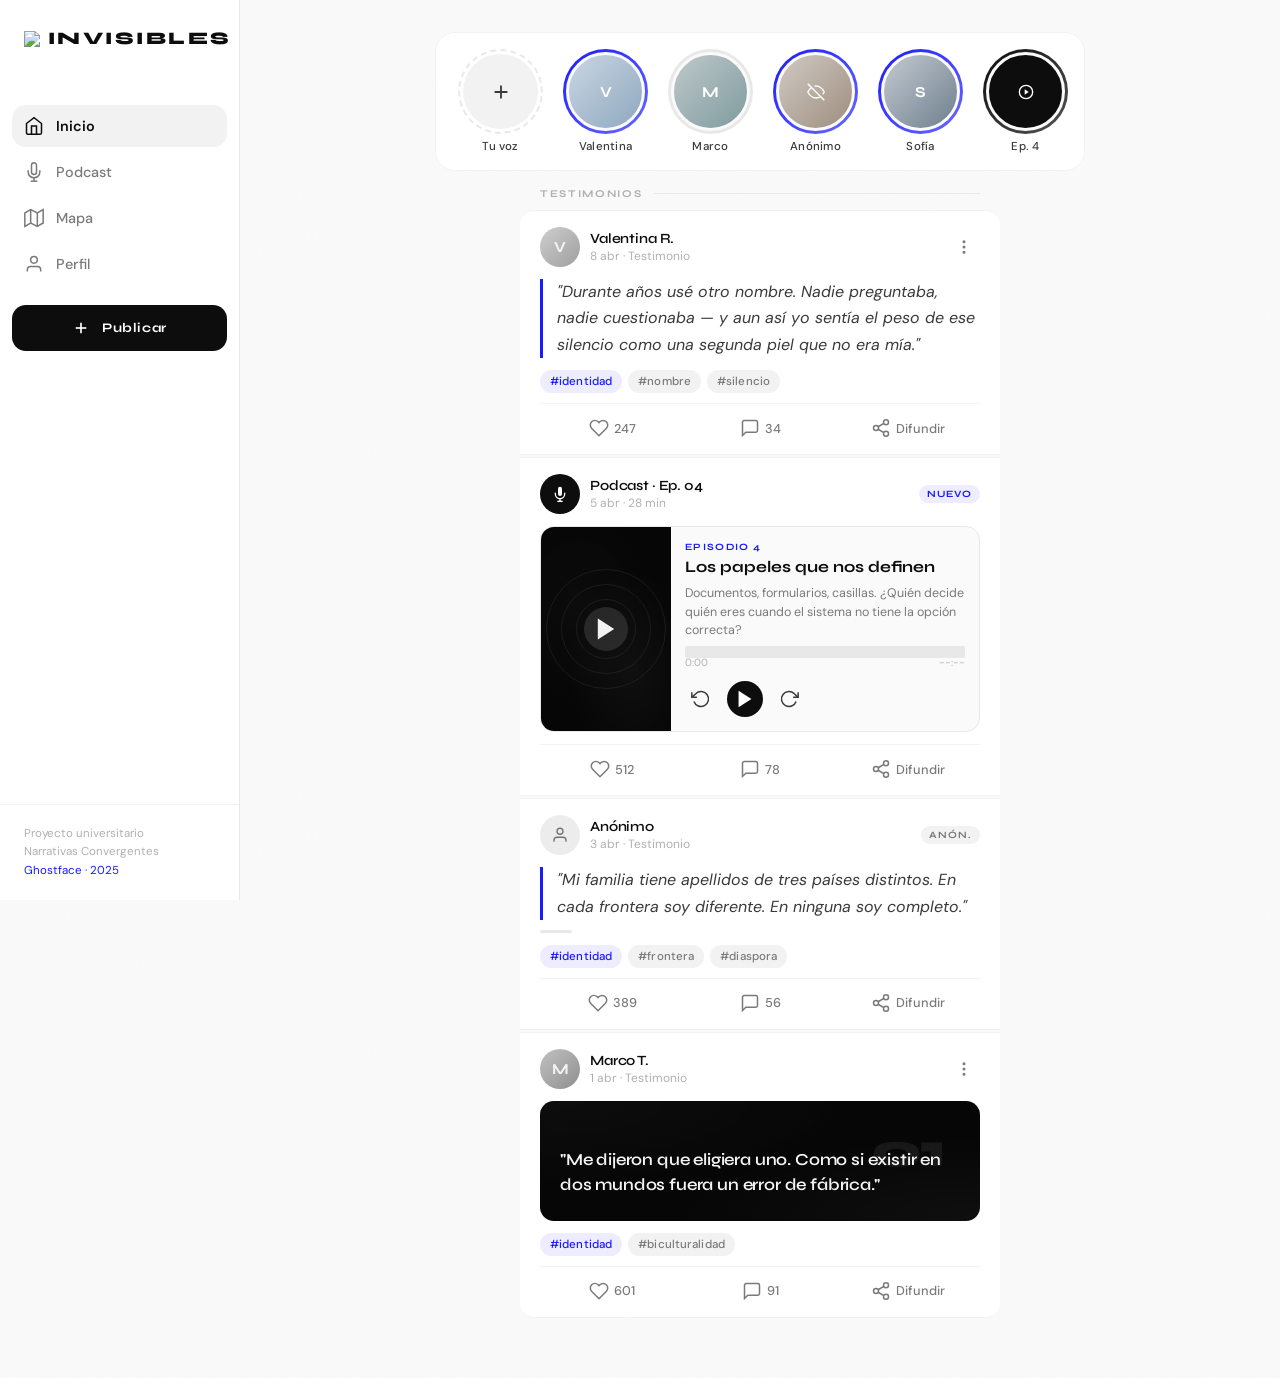
==== commit a76e344c: "Update index.html" ====
--- a/index.html
+++ b/index.html
@@ -4,6 +4,7 @@
   <meta charset="UTF-8" />
   <meta name="viewport" content="width=device-width, initial-scale=1.0" />
   <title>Invisibles — El valor de la identidad</title>
+   <link rel="icon" type="image/ico" href="favicon.ico">
   <link rel="stylesheet" href="style.css" />
   <link rel="preconnect" href="https://fonts.googleapis.com" />
   <link rel="preconnect" href="https://fonts.gstatic.com" crossorigin />
@@ -15,7 +16,7 @@
   <header class="top-nav">
     <div class="top-nav__inner">
       <span class="top-nav__logo">
-        <span class="logo-dot"></span>
+        <img src="img/favicon.ico" class="logo-icon">
         INVISIBLES
       </span>
       <button class="top-nav__action" aria-label="Buscar">
--- a/style.css
+++ b/style.css
@@ -144,7 +144,7 @@
   flex-direction: column;
   align-items: center;
   gap: 5px;
-  flex-shrink: 0;
+  flex-shrink: 0;               /* NUNCA se aplasta */
   /* restore pointer-events on each story button */
   pointer-events: auto;
   /* increase tap target slightly for mobile */
@@ -160,6 +160,7 @@
   padding: 2.5px;
   background: linear-gradient(135deg, var(--accent), #6b6bff);
   transition: transform .2s var(--ease-out);
+  flex-shrink: 0;               /* mantiene dimensiones fijas */
 }
 .story__ring--seen {
   background: var(--surface-3);
@@ -202,7 +203,6 @@
   white-space: nowrap;
   text-align: center;
 }
-
 /* ── FEED LABEL ──────────────────────────────────── */
 .feed-label {
   max-width: var(--max-w);
@@ -765,52 +765,65 @@
     padding-top: 32px;
     padding-bottom: 40px;
   }
-
-  /* Stories en desktop: scroll horizontal limpio, círculos consistentes */
+/* ── DESKTOP: Stories centradas y círculos grandes ── */
+@media (min-width: 900px) {
   .stories {
+    max-width: none;              /* quita límite de 480px */
+    overflow-x: auto;
+    overflow-y: visible;
+    width: 100%;
     margin-bottom: 16px;
     border-radius: var(--radius-lg);
     background: var(--white);
     border: 1px solid var(--surface-2);
-    overflow-x: auto;
-    overflow-y: visible;
     scrollbar-width: none;
+    -ms-overflow-style: none;
+    -webkit-overflow-scrolling: touch;
     padding: 0;
+    box-sizing: border-box;
   }
   .stories::-webkit-scrollbar { display: none; }
+
   .stories__track {
-    padding: 14px 16px;
     display: flex;
+    flex-direction: row;
+    flex-wrap: nowrap;
     gap: 16px;
-    width: max-content;       /* never wrap — horizontal scroll only */
+    padding: 14px 20px;
+    width: fit-content;           /* permite centrado con margin auto */
+    margin: 0 auto;               /* centradas cuando caben en pantalla */
     pointer-events: none;
   }
+
   .story {
+    flex-shrink: 0;
+    display: flex;
+    flex-direction: column;
+    align-items: center;
+    gap: 5px;
     pointer-events: auto;
-    flex-shrink: 0;           /* never compress circles */
-  }
-  /* Ensure ring & avatar keep their exact size on desktop */
+  }
+
   .story__ring {
-    width: 70px;
-    height: 70px;
-  }
+    width: 85px;                  /* círculos más grandes en escritorio */
+    height: 85px;
+    flex-shrink: 0;
+    padding: 3px;
+  }
+
   .story__avatar {
-    /* avatar fills the ring minus the border padding (2.5px × 2 sides) */
     width: 100%;
     height: 100%;
-  }
+    border-width: 3px;
+  }
+
   .story__label {
     font-size: .72rem;
-    max-width: 70px;
-  }
-
-  /* Feed sin bordes laterales (ya tiene el contenedor) */
-  .feed, .feed-label { border: none; }
-  .post {
-    border-radius: var(--radius-md);
-    border: 1px solid var(--surface-2);
-    margin-bottom: 2px;
-  }
+    max-width: 85px;
+    text-align: center;
+  }
+}
+  
   .post:first-child { border-radius: var(--radius-md) var(--radius-md) 0 0; }
   .post:last-child  { border-radius: 0 0 var(--radius-md) var(--radius-md); }
 
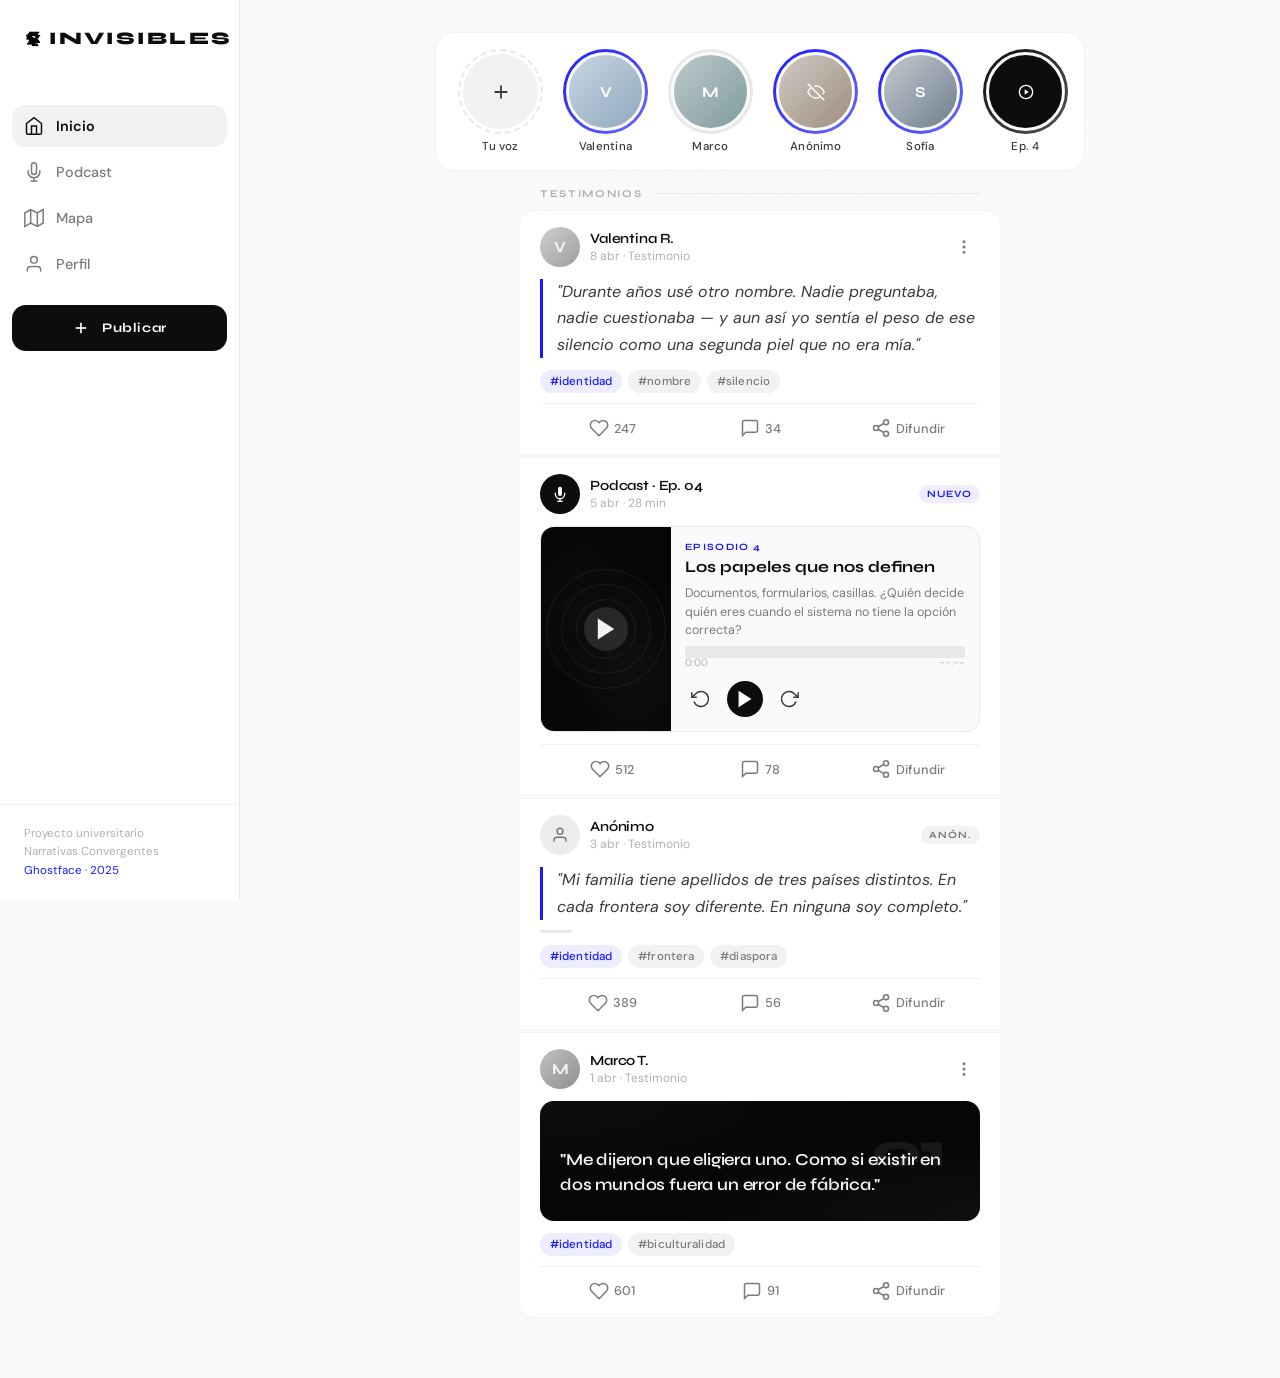
==== commit e7509595: "Update index.html" ====
--- a/index.html
+++ b/index.html
@@ -16,7 +16,7 @@
   <header class="top-nav">
     <div class="top-nav__inner">
       <span class="top-nav__logo">
-        <img src="img/favicon.ico" class="logo-icon">
+        <img src="favicon.ico" class="logo-icon">
         INVISIBLES
       </span>
       <button class="top-nav__action" aria-label="Buscar">
--- a/style.css
+++ b/style.css
@@ -92,7 +92,10 @@
   align-items: center;
   gap: 8px;
 }
-
+.logo-icon{
+    width:18px;
+    height:18px;
+}
 .logo-dot {
   width: 8px; height: 8px;
   border-radius: 50%;
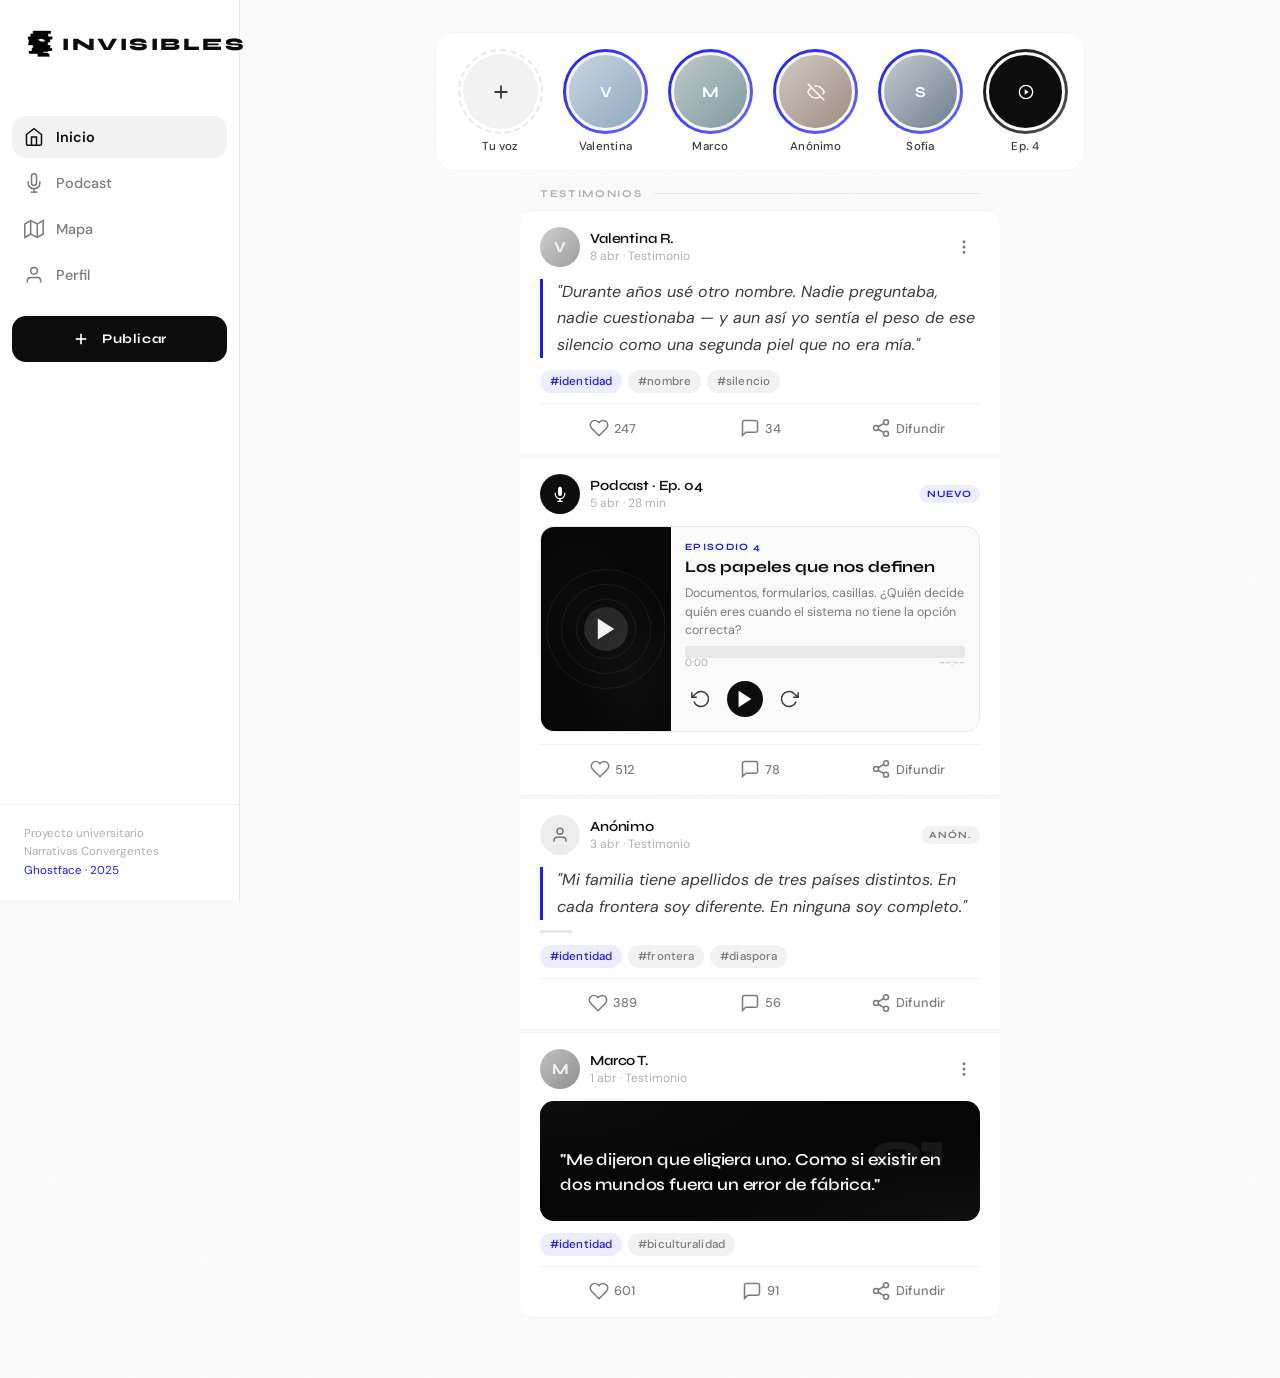
==== commit 206b996f: "Update index.html" ====
--- a/index.html
+++ b/index.html
@@ -55,7 +55,7 @@
       </button>
 
       <button class="story" data-story="marco" aria-label="Historia de Marco">
-        <div class="story__ring story__ring--seen">
+        <div class="story__ring">
           <div class="story__avatar" style="background:linear-gradient(135deg,#bfc9ca,#7e9b9e)">
             <span>M</span>
           </div>
--- a/style.css
+++ b/style.css
@@ -93,8 +93,9 @@
   gap: 8px;
 }
 .logo-icon{
-    width:18px;
-    height:18px;
+    width:32px;
+    height:32px;
+    object-fit:contain;
 }
 .logo-dot {
   width: 8px; height: 8px;
@@ -1747,12 +1748,14 @@
 
 /* Desktop: story viewer max-width centrado */
 @media (min-width: 900px) {
-  .story-viewer {
-    max-width: 420px;
-    left: 50%; right: auto;
+ .story-viewer {
+    width: min(420px, calc(100vw - 40px));  /* ancho real, nunca colapsa */
+    left: 50%;
+    right: auto;
     transform: translateX(-50%);
     border-radius: var(--radius-xl);
-    top: 20px; bottom: 20px;
+    top: 20px;
+    bottom: 20px;
     height: auto;
   }
   .sv-footer { padding-bottom: 32px; }
